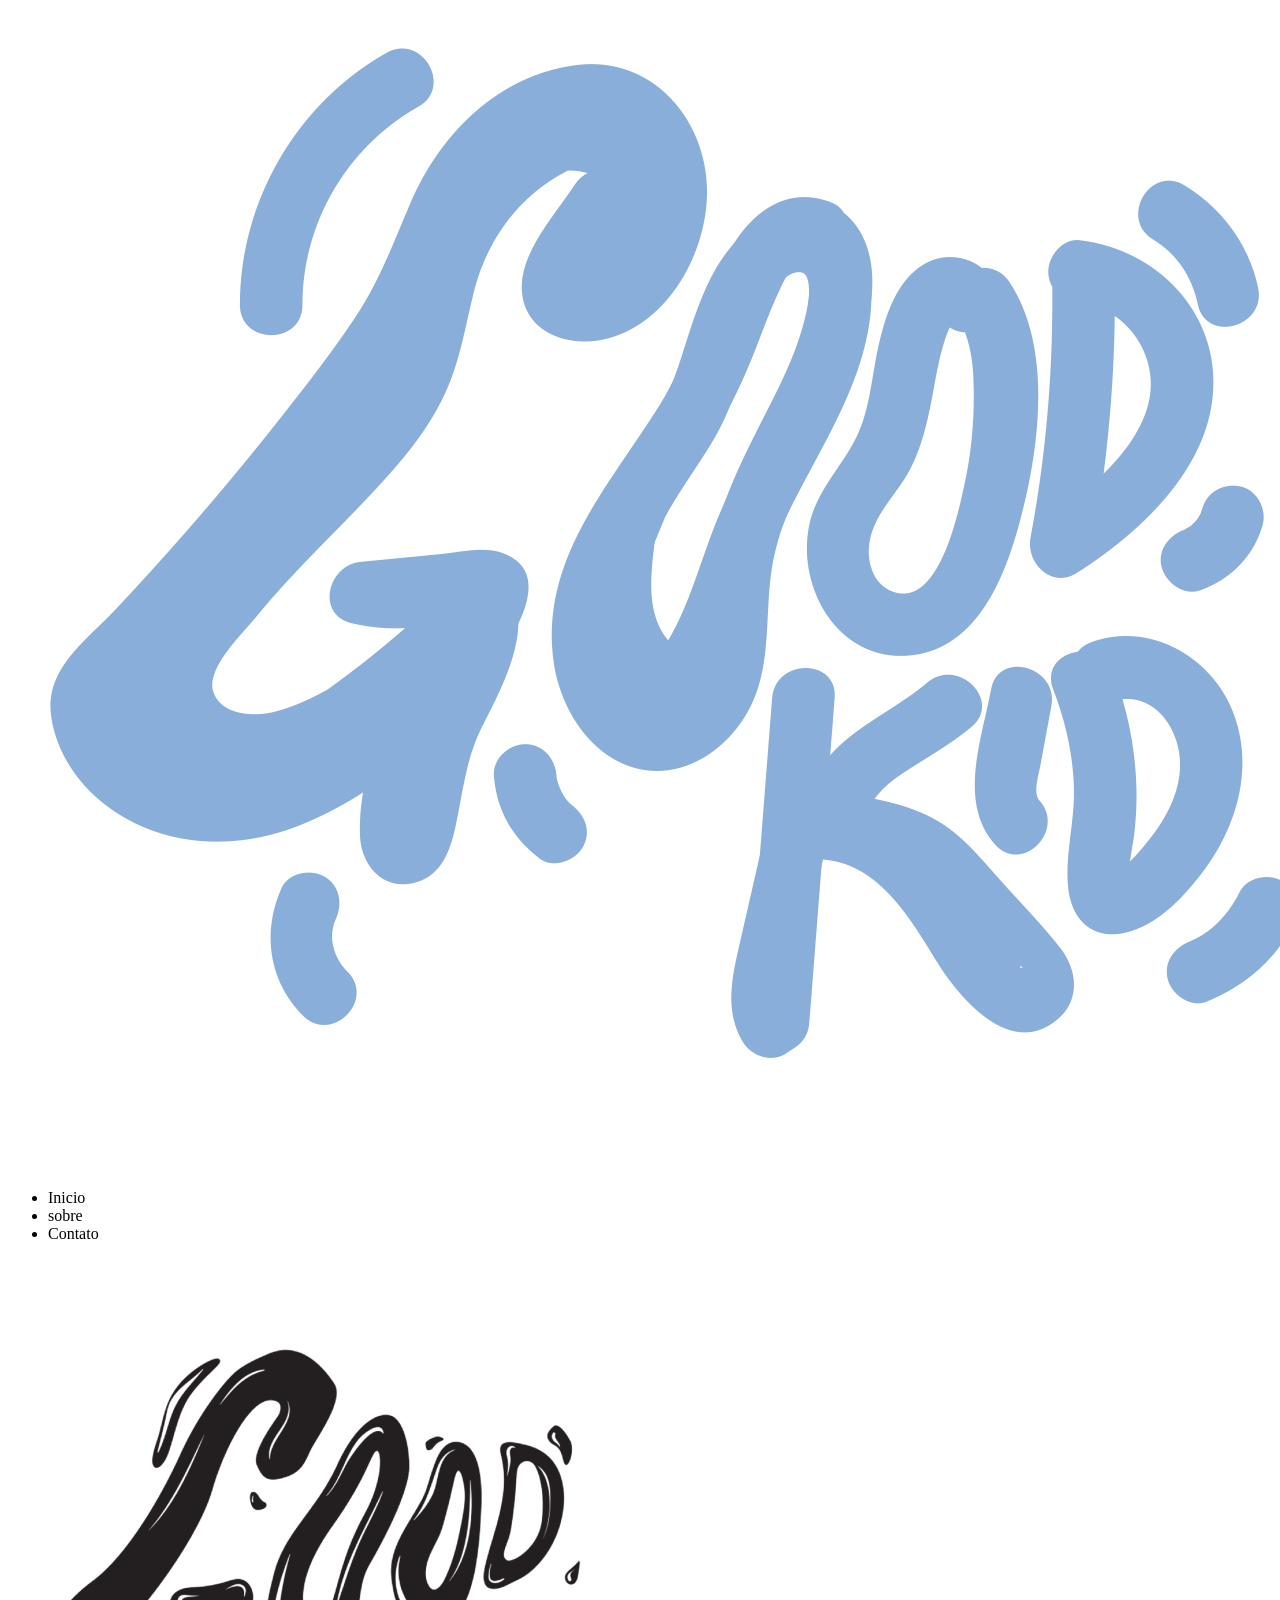
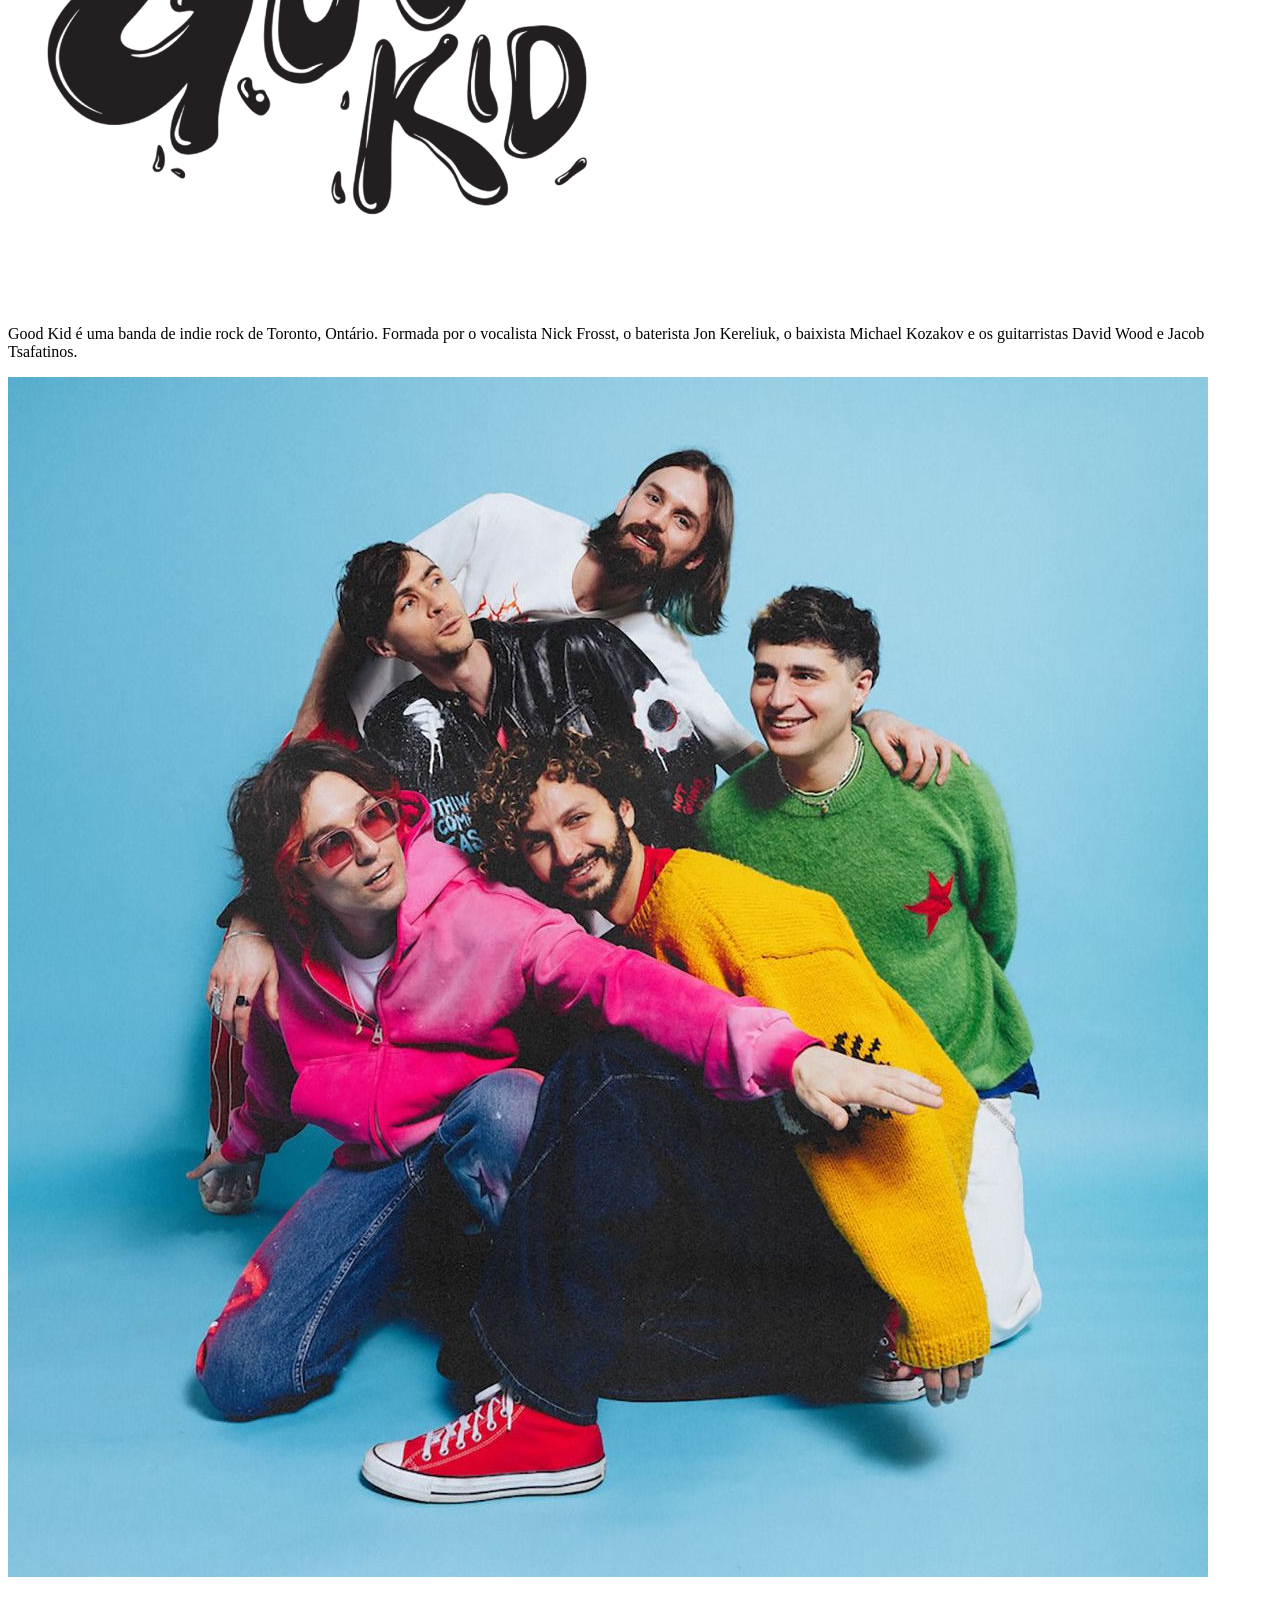
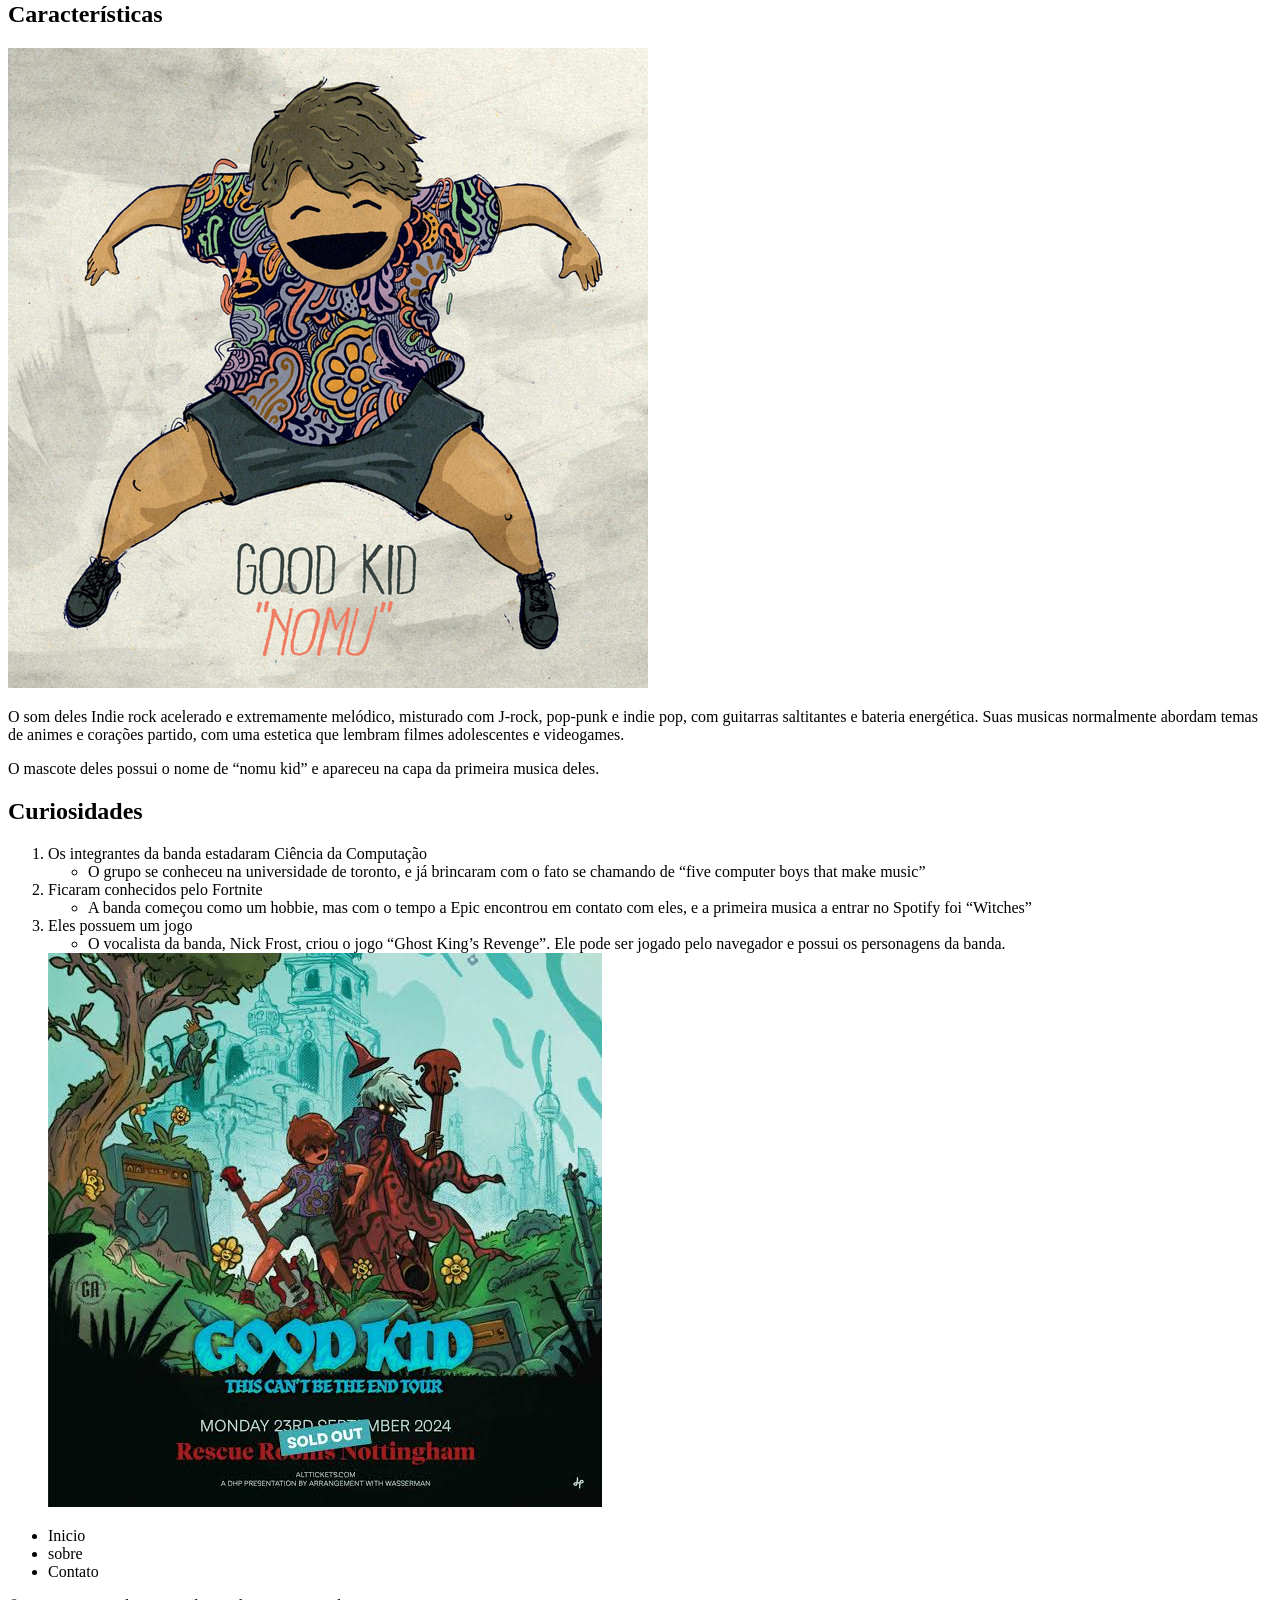
==== index.html @ bba73ff2 "feat: estrutura html da pagina index" ====
<!DOCTYPE html>
<html lang="pt-br">
<head>
    <meta charset="UTF-8">
    <meta name="viewport" content="width=device-width, initial-scale=1.0">
    <meta name="description" content="Site sobre a banda good kid">
    <meta name="author" content="Gustavo Oliveira">
    <link rel="icon" type="image/png" sizes="32x32" href="images/gk.png">
    <title>Good kid</title>
</head>
<body>
    <header>
         <img src="images/gif.gif" alt="">
         <nav>
         <ul>
            <li><a href="index.html"></a>Inicio</li>
            <li><a href="sobre.html"></a>sobre</li>
            <li><a href="contato.html"></a>Contato</li>
         </ul>
         </nav>
    </header>
    <main>
        <section>
            <section>
            <h1><img src="images/Good Kid.png" alt="Good Kid"></h1>
            <p>Good Kid é uma banda de indie rock de Toronto, Ontário. Formada por o vocalista Nick Frosst, o baterista Jon Kereliuk, o baixista Michael Kozakov e os guitarristas David Wood e Jacob Tsafatinos.</p>
            </section>
            <img src="images/Pessoal.jpg" alt="">
        </section>

        <section>
            <h2>Características</h2>
            <img src="images/Nomu.jfif" alt="">
            <p>O som deles Indie rock acelerado e extremamente melódico, misturado com J-rock, pop-punk e indie pop, com guitarras saltitantes e bateria energética. Suas musicas normalmente abordam temas de animes e corações partido, com uma estetica que lembram filmes adolescentes e videogames.</p>
            <p>O mascote deles possui o nome de “nomu kid” e apareceu na capa da primeira musica deles.</p>
        </section>
         
        <section>
            <h2>Curiosidades</h2>
            <ol>
                <li>Os integrantes da banda estadaram Ciência da Computação</li>
                <ul>
                    <li>O grupo se conheceu na universidade de toronto, e já brincaram com o fato se chamando de “five computer boys that make music”</li>
                </ul>

                <li>Ficaram conhecidos pelo Fortnite</li>
                <ul>
                    <li>A banda começou como um hobbie, mas com o tempo a Epic encontrou em contato com eles, e a primeira musica a entrar no Spotify foi “Witches”</li>
                </ul>

                <li>Eles possuem um jogo</li>
                <ul>
                    <li>O vocalista da banda,  Nick Frost, criou o jogo “Ghost King’s Revenge”. Ele pode ser jogado pelo navegador e possui os personagens da banda.
</li>
                </ul>
                <img src="images/witches.jpg" alt="">

            </ol>
        </section>
    </main>
    <footer>
        <nav>
         <ul>
            <li><a href="index.html"></a>Inicio</li>
            <li><a href="sobre.html"></a>sobre</li>
            <li><a href="contato.html"></a>Contato</li>
         </ul>
         </nav>
         <p>©2026 Gustavo Oliveira. Todos os direitos reservados</p>
    </footer>
    
</body>
</html>
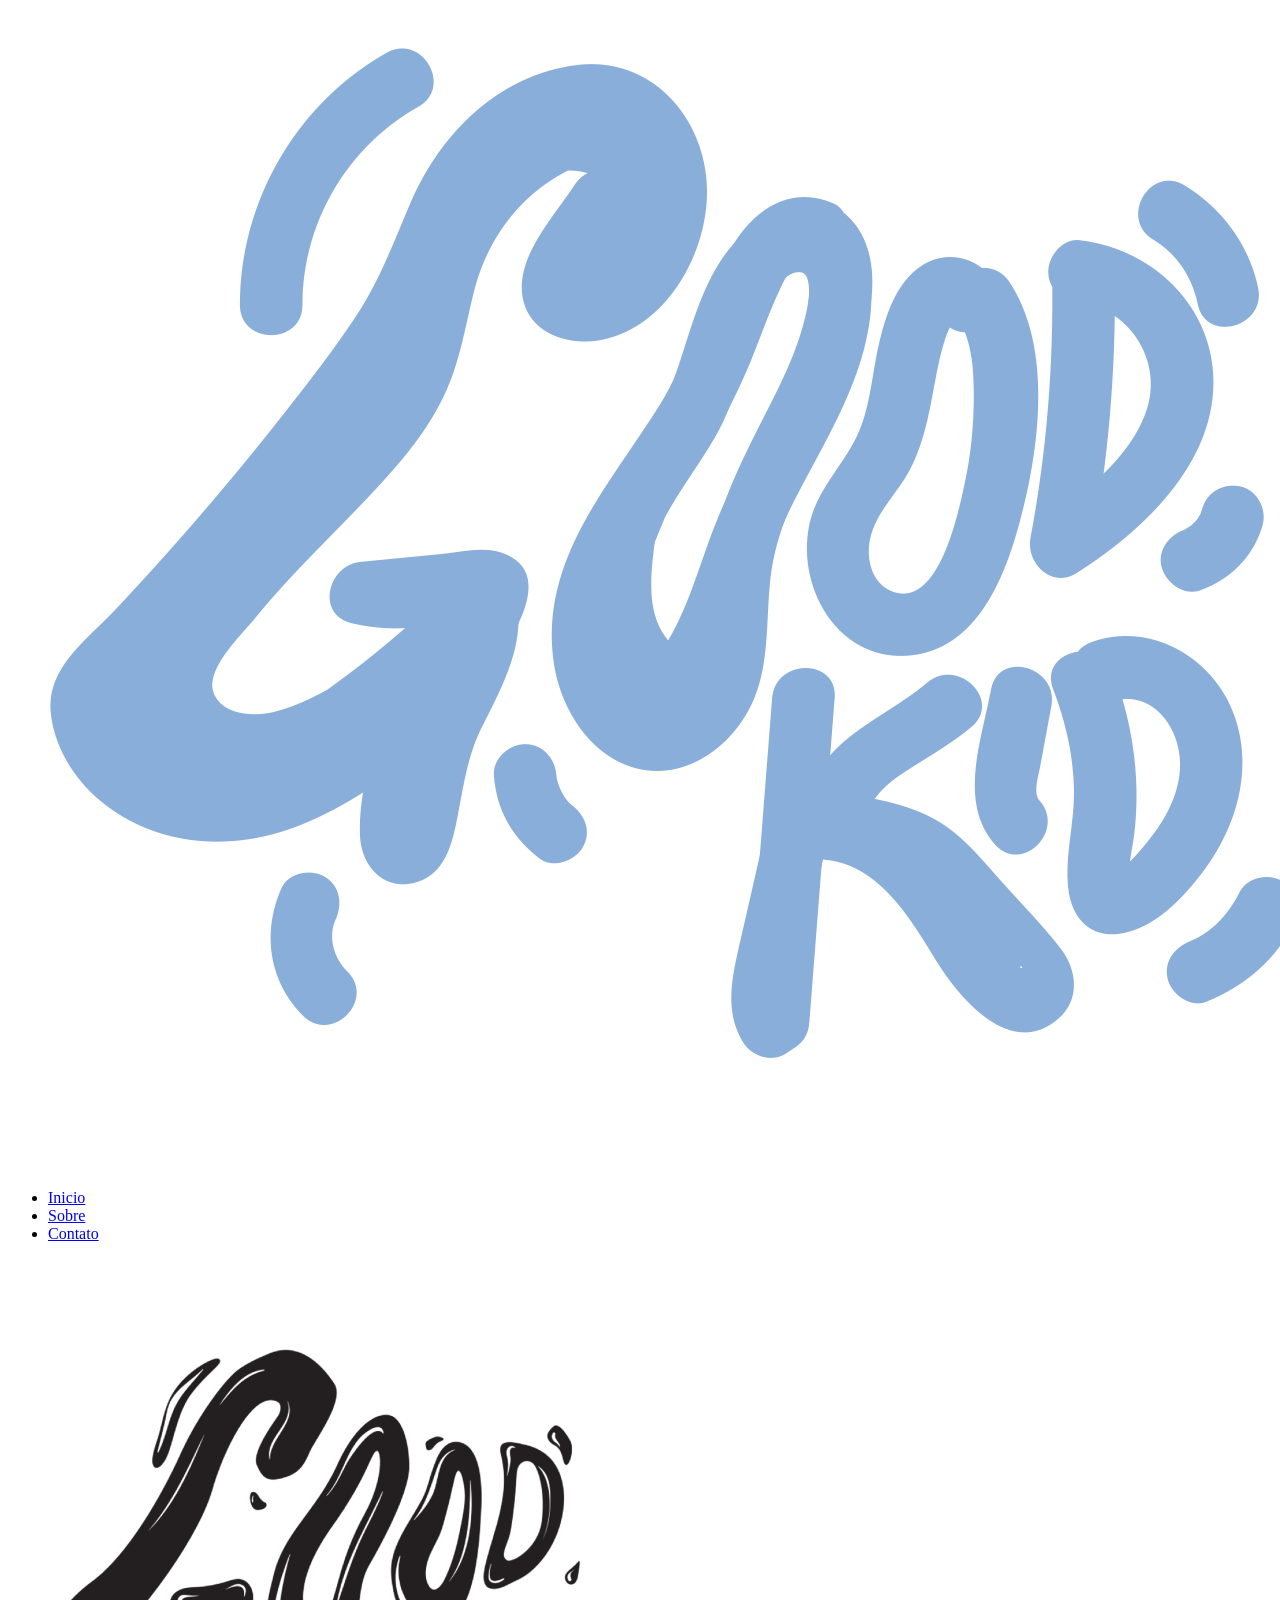
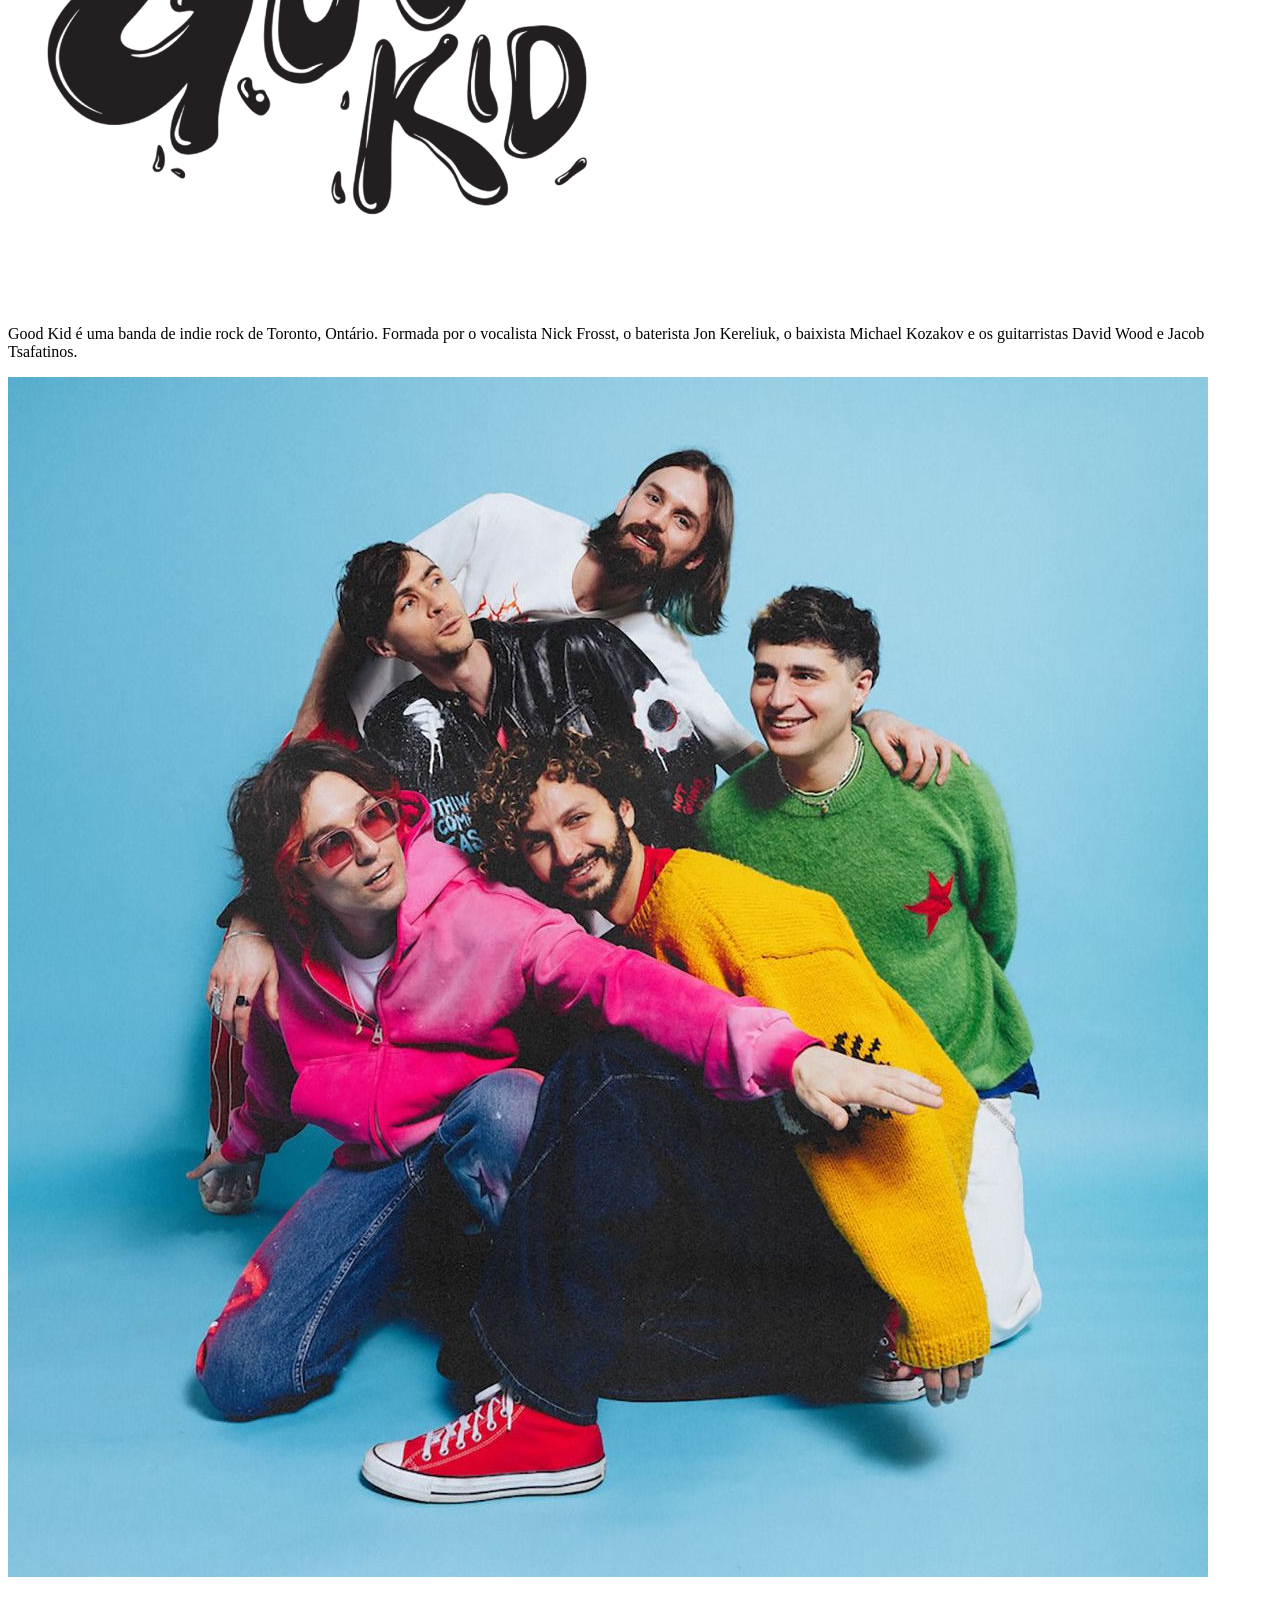
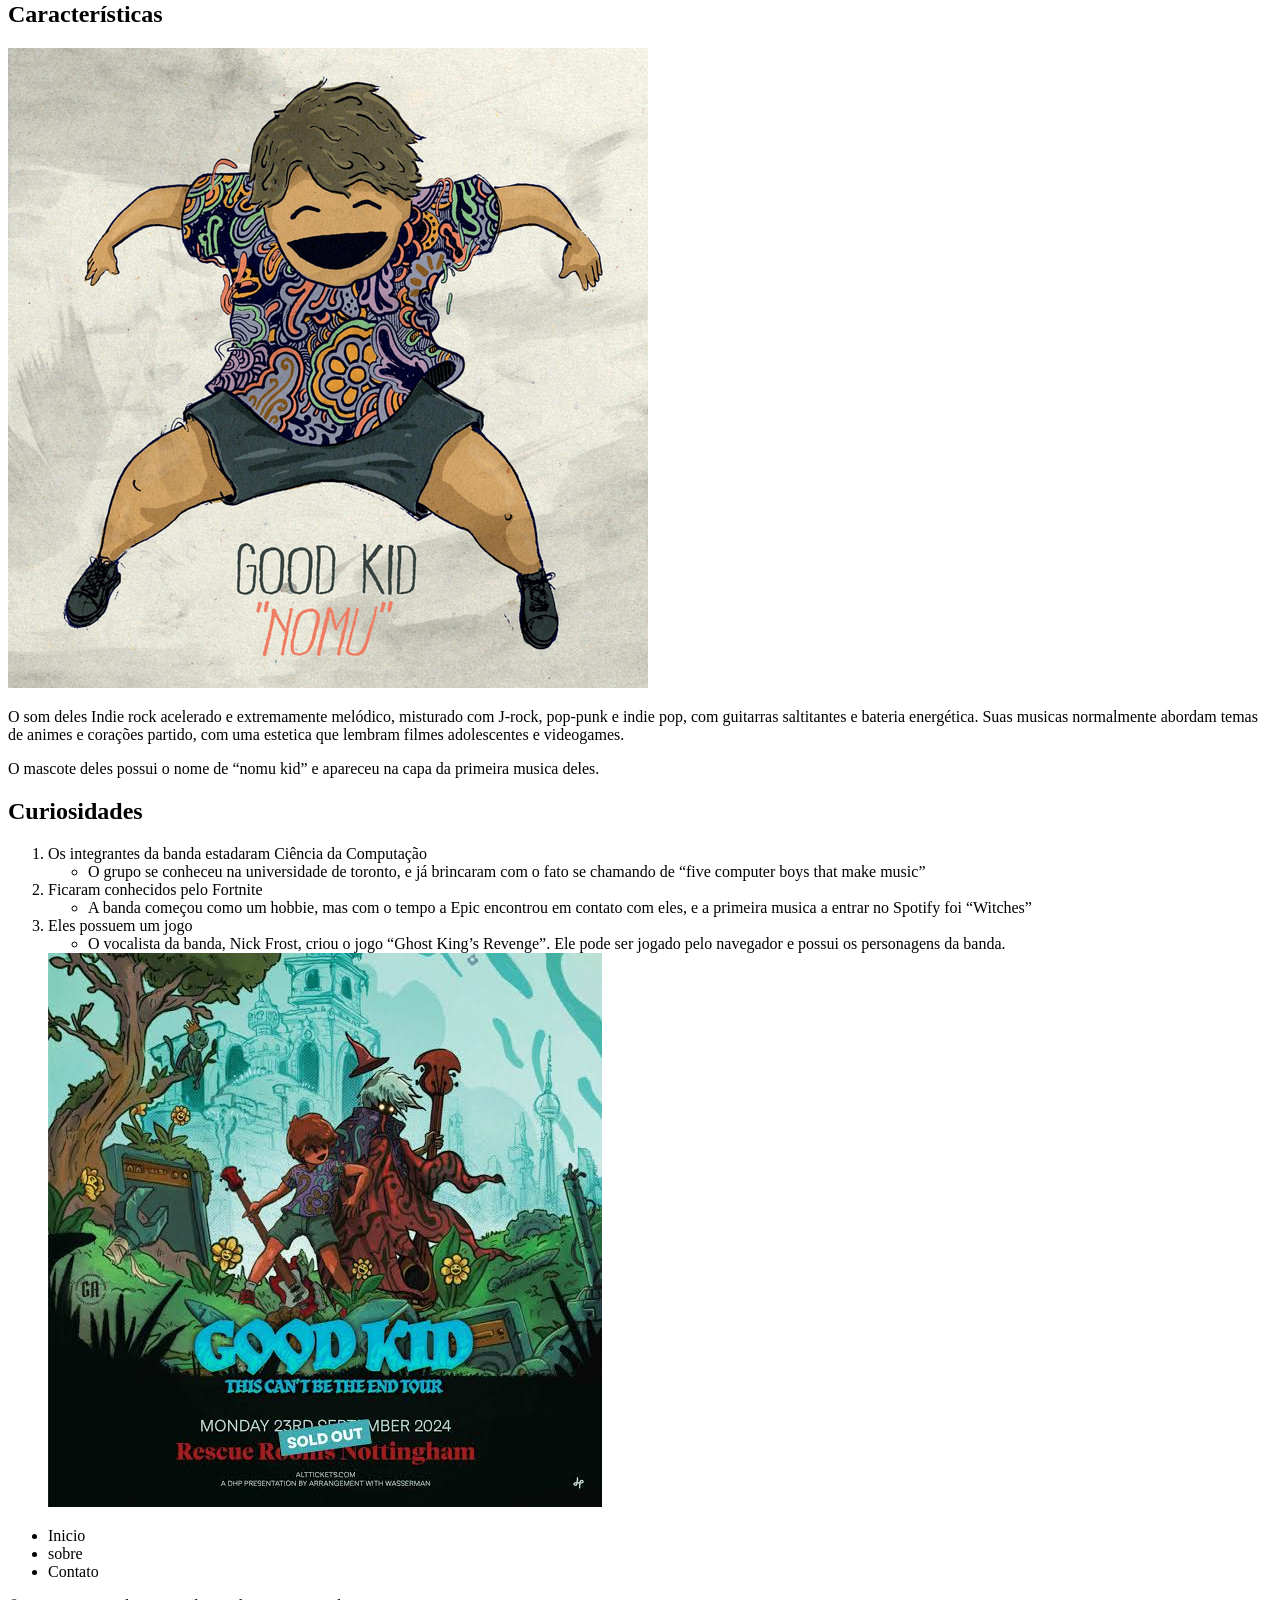
==== commit 38eef980: "fix: elemento de ancora escrito corretamente" ====
--- a/index.html
+++ b/index.html
@@ -13,9 +13,9 @@
          <img src="images/gif.gif" alt="">
          <nav>
          <ul>
-            <li><a href="index.html"></a>Inicio</li>
-            <li><a href="sobre.html"></a>sobre</li>
-            <li><a href="contato.html"></a>Contato</li>
+            <li><a href="index.html">Inicio</a></li>
+            <li><a href="sobre.html">Sobre</a></li>
+            <li><a href="contato.html">Contato</a></li>
          </ul>
          </nav>
     </header>
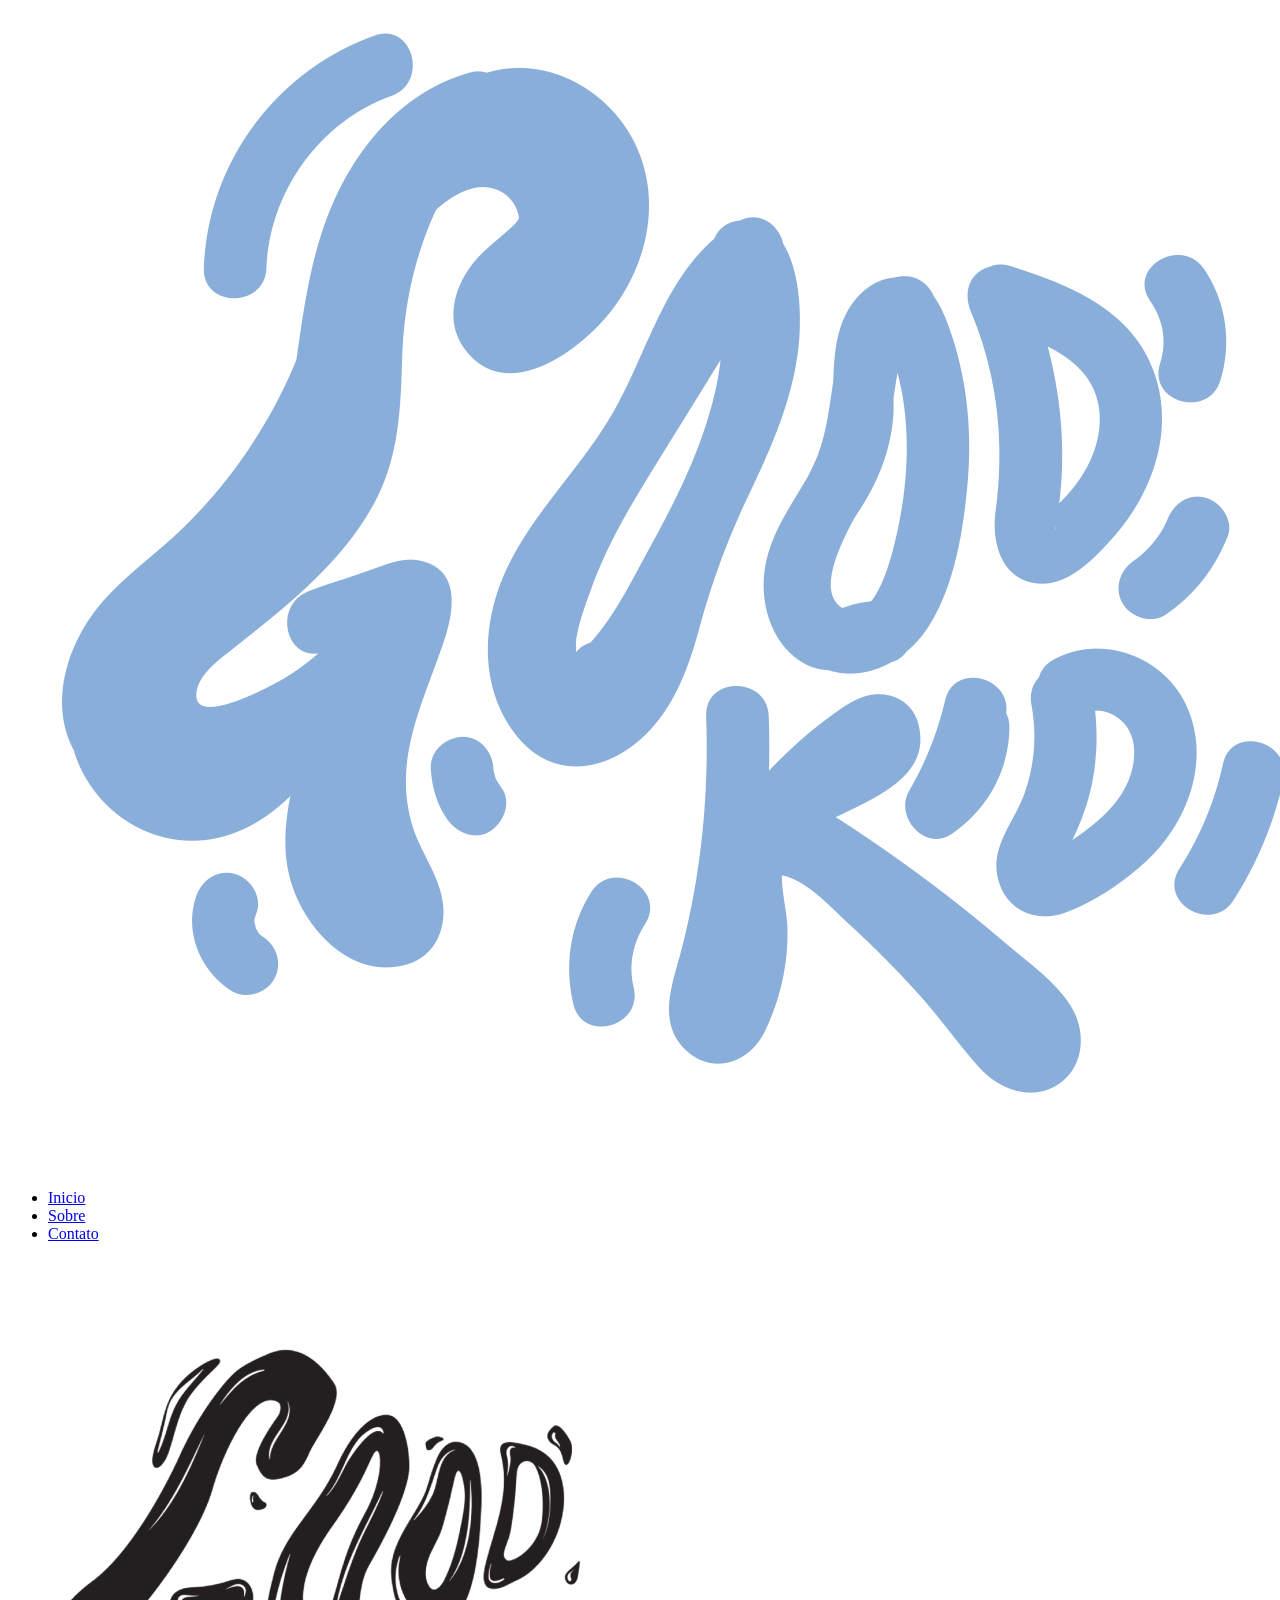
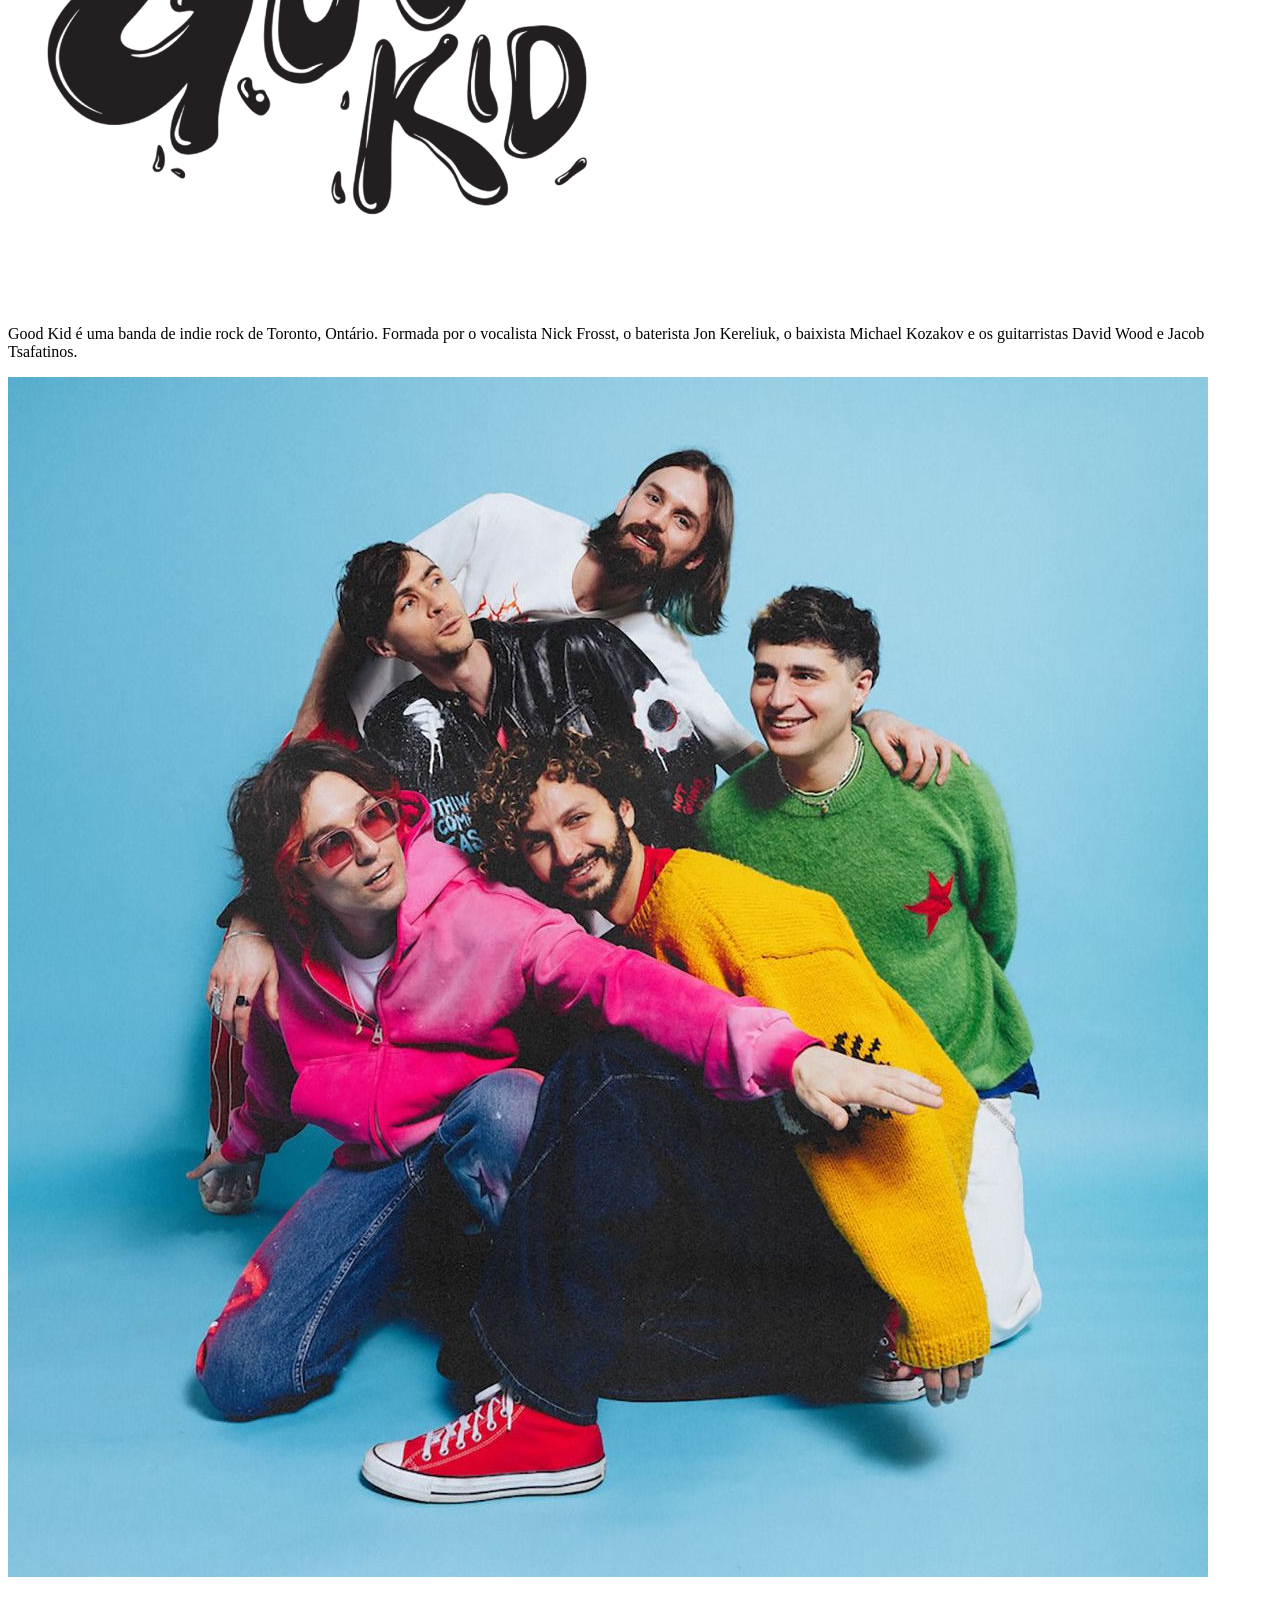
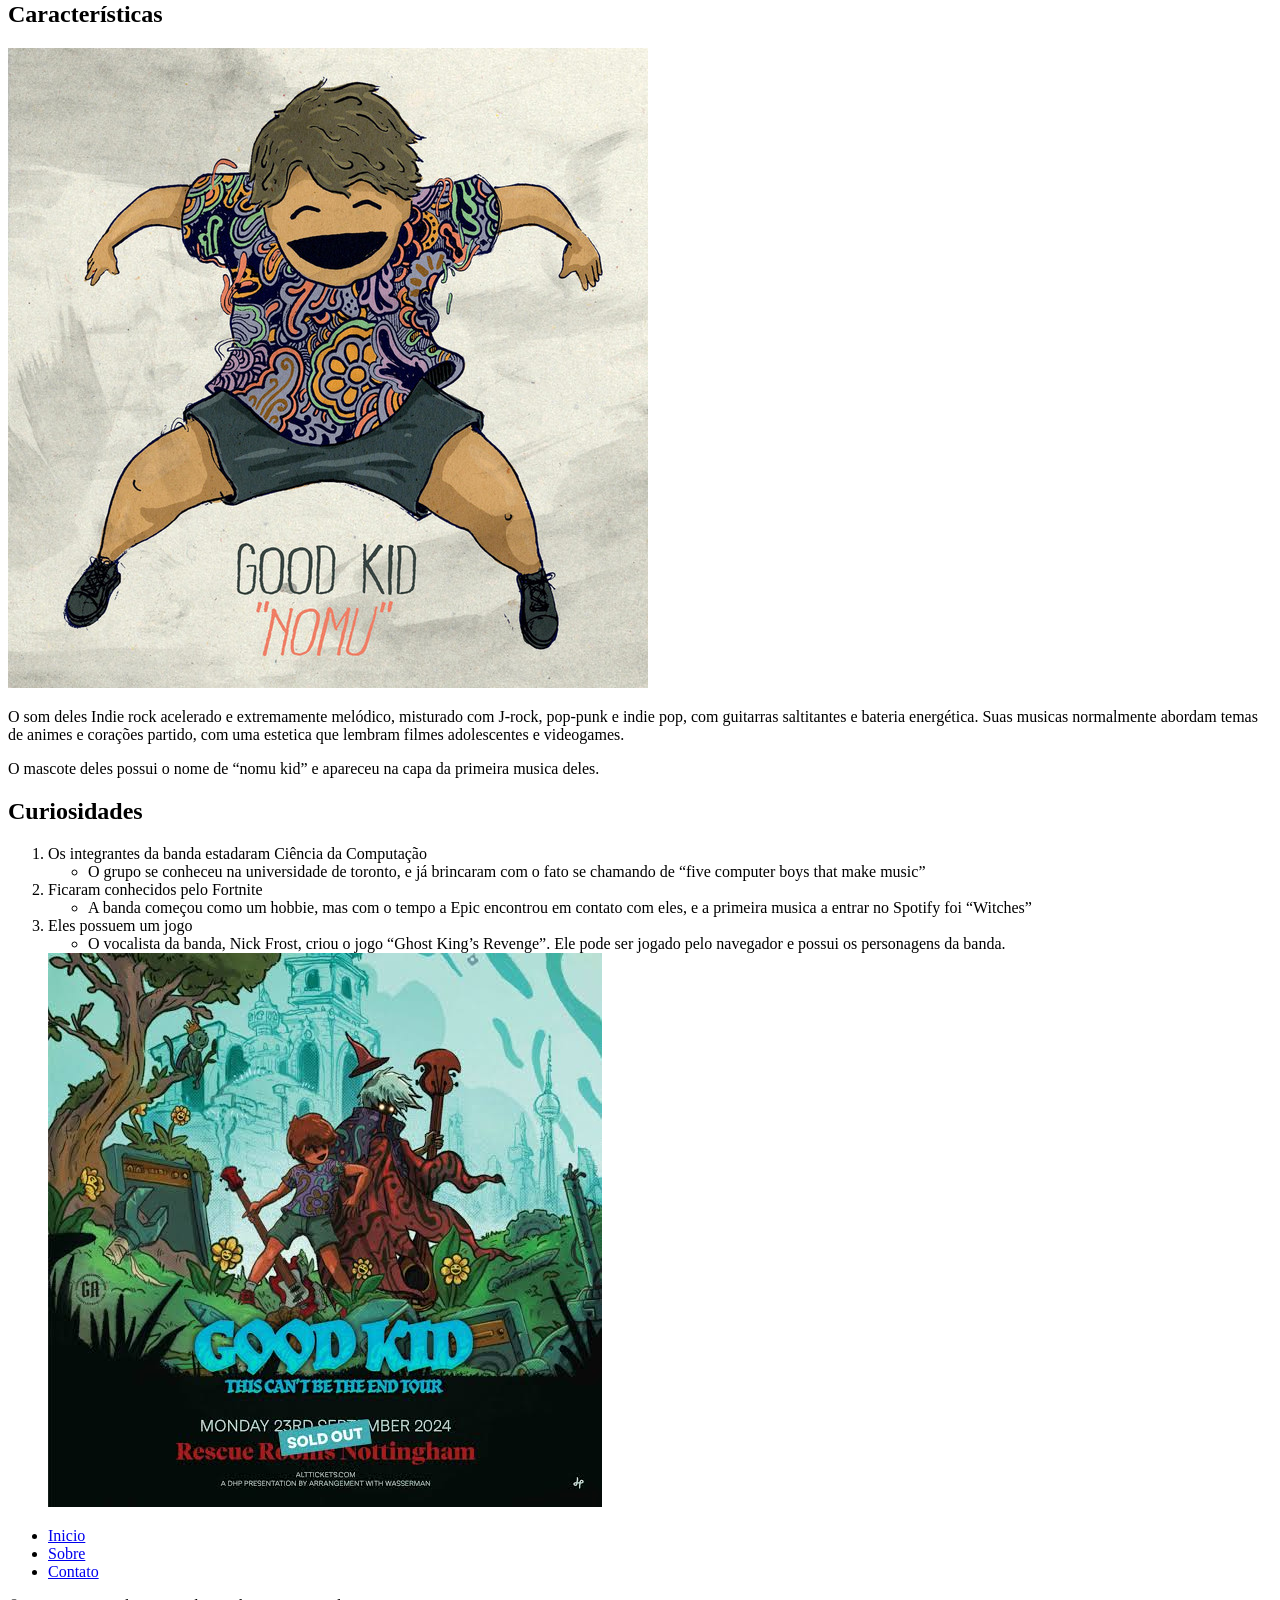
==== commit 7926d99a: "feature: Estrutura HTML da página Sobre" ====
--- a/index.html
+++ b/index.html
@@ -60,13 +60,13 @@
     </main>
     <footer>
         <nav>
-         <ul>
-            <li><a href="index.html"></a>Inicio</li>
-            <li><a href="sobre.html"></a>sobre</li>
-            <li><a href="contato.html"></a>Contato</li>
-         </ul>
-         </nav>
-         <p>©2026 Gustavo Oliveira. Todos os direitos reservados</p>
+            <ul>
+                <li><a href="index.html">Inicio</a></li>
+                <li><a href="sobre.html">Sobre</a></li>
+                <li><a href="contato.html">Contato</a></li>
+            </ul>
+        </nav>
+        <p>©2026 Gustavo Oliveira. Todos os direitos reservados</p>
     </footer>
     
 </body>
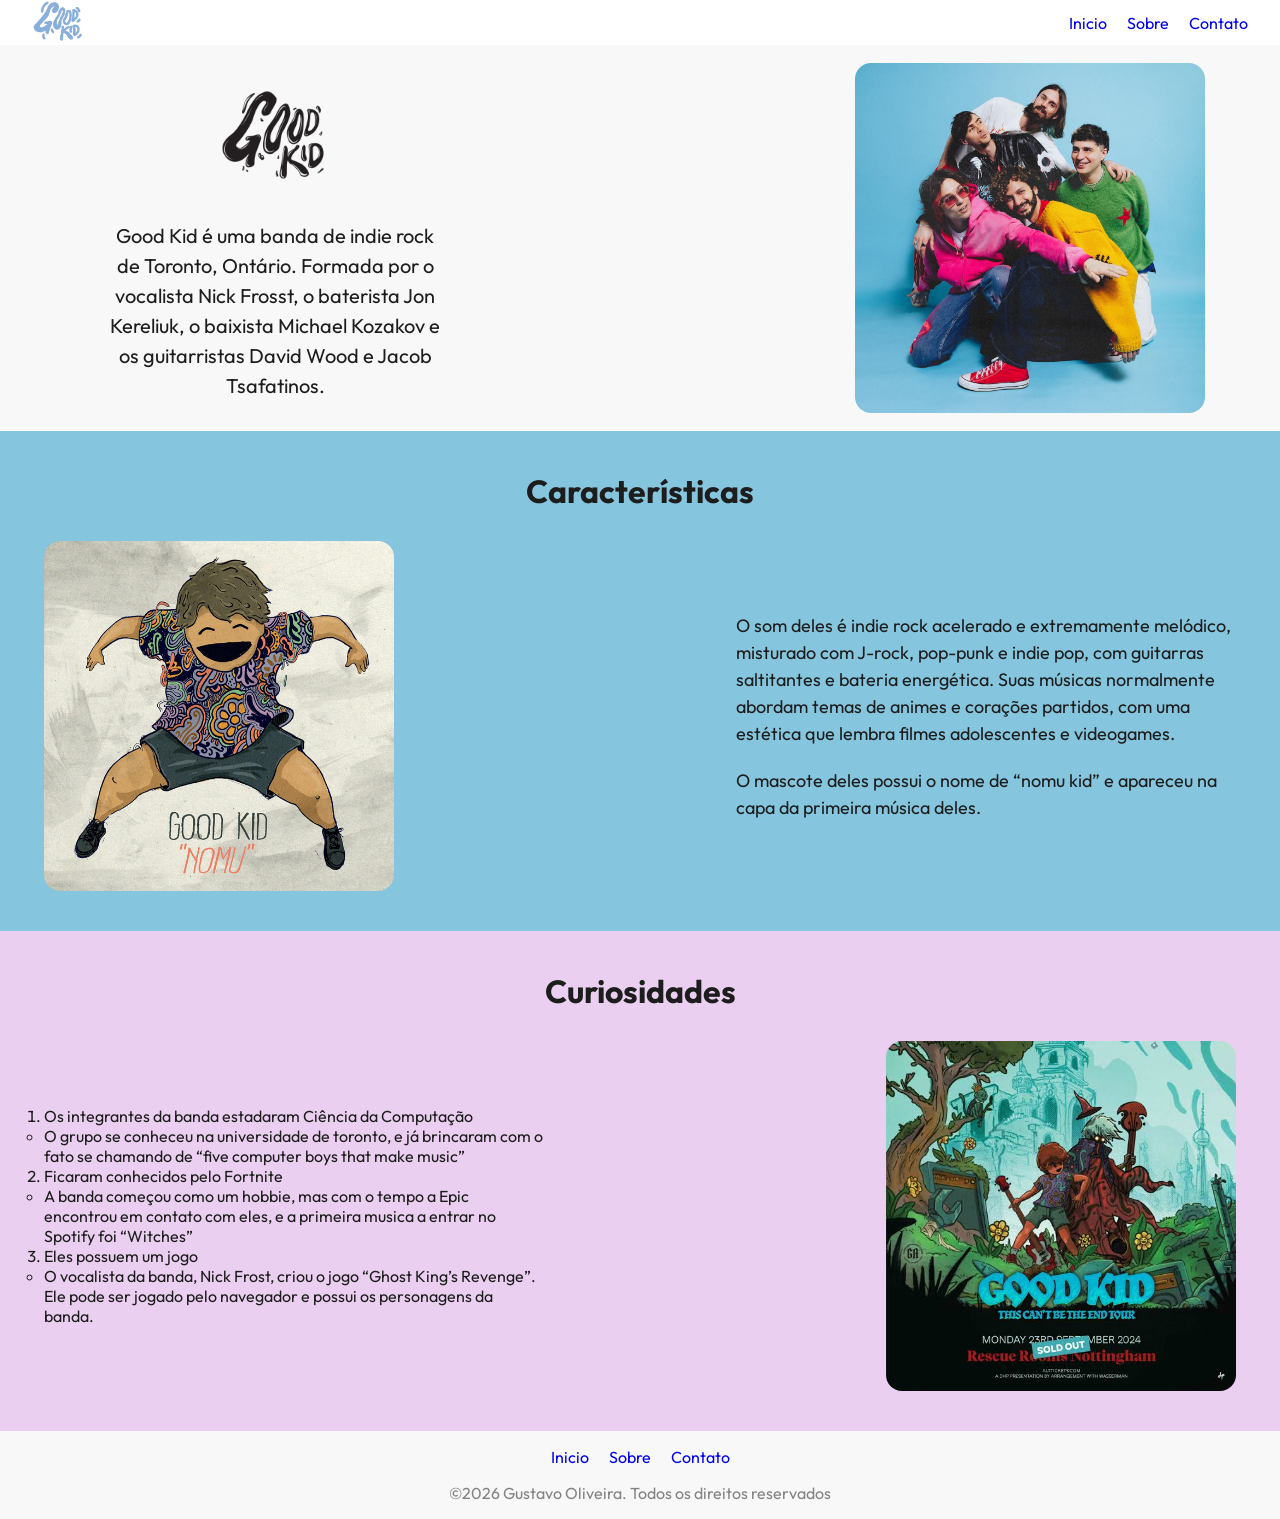
==== commit 8909aee7: "feature: Estilização na pagina inicial" ====
--- a/index.html
+++ b/index.html
@@ -1,60 +1,82 @@
 <!DOCTYPE html>
 <html lang="pt-br">
+
 <head>
     <meta charset="UTF-8">
     <meta name="viewport" content="width=device-width, initial-scale=1.0">
     <meta name="description" content="Site sobre a banda good kid">
     <meta name="author" content="Gustavo Oliveira">
     <link rel="icon" type="image/png" sizes="32x32" href="images/gk.png">
+    <link rel="stylesheet" href="style.css">
+    <link rel="preconnect" href="https://fonts.googleapis.com">
+    <link rel="preconnect" href="https://fonts.gstatic.com" crossorigin>
+    <link
+        href="https://fonts.googleapis.com/css2?family=Outfit:wght@100..900&family=Poppins:ital,wght@0,100;0,200;0,300;0,400;0,500;0,600;0,700;0,800;0,900;1,100;1,200;1,300;1,400;1,500;1,600;1,700;1,800;1,900&display=swap"
+        rel="stylesheet">
     <title>Good kid</title>
 </head>
+
 <body>
     <header>
-         <img src="images/gif.gif" alt="">
-         <nav>
-         <ul>
-            <li><a href="index.html">Inicio</a></li>
-            <li><a href="sobre.html">Sobre</a></li>
-            <li><a href="contato.html">Contato</a></li>
-         </ul>
-         </nav>
+        <img src="images/gif.gif" alt="" height="45">
+        <nav>
+            <ul>
+                <li><a href="index.html">Inicio</a></li>
+                <li><a href="sobre.html">Sobre</a></li>
+                <li><a href="contato.html">Contato</a></li>
+            </ul>
+        </nav>
     </header>
     <main>
-        <section>
-            <section>
-            <h1><img src="images/Good Kid.png" alt="Good Kid"></h1>
-            <p>Good Kid é uma banda de indie rock de Toronto, Ontário. Formada por o vocalista Nick Frosst, o baterista Jon Kereliuk, o baixista Michael Kozakov e os guitarristas David Wood e Jacob Tsafatinos.</p>
-            </section>
+        <section class="inicio">
+
+            <div class="inicio-texto">
+                <h1><img src="images/Good Kid.png" alt="Good Kid"></h1>
+                <p>Good Kid é uma banda de indie rock de Toronto, Ontário. Formada por o vocalista Nick Frosst, o
+                    baterista Jon Kereliuk, o baixista Michael Kozakov e os guitarristas David Wood e Jacob Tsafatinos.
+                </p>
+            </div>
             <img src="images/Pessoal.jpg" alt="">
+
         </section>
 
-        <section>
+        <section class="caracteristicas">
             <h2>Características</h2>
-            <img src="images/Nomu.jfif" alt="">
-            <p>O som deles Indie rock acelerado e extremamente melódico, misturado com J-rock, pop-punk e indie pop, com guitarras saltitantes e bateria energética. Suas musicas normalmente abordam temas de animes e corações partido, com uma estetica que lembram filmes adolescentes e videogames.</p>
-            <p>O mascote deles possui o nome de “nomu kid” e apareceu na capa da primeira musica deles.</p>
+            <div class="caracteristicas-conteudo">
+                <img src="images/Nomu.jfif" alt="Nomu Kid">
+                <div class="texto">
+                    <p>O som deles é indie rock acelerado e extremamente melódico, misturado com J-rock, pop-punk e indie pop, com guitarras saltitantes e bateria energética. Suas músicas normalmente abordam temas de animes e corações partidos, com uma estética que lembra filmes adolescentes e videogames.</p>
+                    <p>O mascote deles possui o nome de “nomu kid” e apareceu na capa da primeira música deles.</p>
+                </div>
+            </div>
         </section>
-         
-        <section>
+
+        <section class="curiosidades">
             <h2>Curiosidades</h2>
+            <div class="curiosidades-conteudo">
+                <div class="texto">
             <ol>
                 <li>Os integrantes da banda estadaram Ciência da Computação</li>
                 <ul>
-                    <li>O grupo se conheceu na universidade de toronto, e já brincaram com o fato se chamando de “five computer boys that make music”</li>
+                    <li>O grupo se conheceu na universidade de toronto, e já brincaram com o fato se chamando de “five
+                        computer boys that make music”</li>
                 </ul>
 
                 <li>Ficaram conhecidos pelo Fortnite</li>
                 <ul>
-                    <li>A banda começou como um hobbie, mas com o tempo a Epic encontrou em contato com eles, e a primeira musica a entrar no Spotify foi “Witches”</li>
+                    <li>A banda começou como um hobbie, mas com o tempo a Epic encontrou em contato com eles, e a
+                        primeira musica a entrar no Spotify foi “Witches”</li>
                 </ul>
 
                 <li>Eles possuem um jogo</li>
                 <ul>
-                    <li>O vocalista da banda,  Nick Frost, criou o jogo “Ghost King’s Revenge”. Ele pode ser jogado pelo navegador e possui os personagens da banda.
-</li>
+                    <li>O vocalista da banda, Nick Frost, criou o jogo “Ghost King’s Revenge”. Ele pode ser jogado pelo
+                        navegador e possui os personagens da banda.
+                    </li>
                 </ul>
-                <img src="images/witches.jpg" alt="">
-
+                </div>
+                <img src="images/witches.jpg" alt="" height="350">
+            </div>
             </ol>
         </section>
     </main>
@@ -68,6 +90,7 @@
         </nav>
         <p>©2026 Gustavo Oliveira. Todos os direitos reservados</p>
     </footer>
-    
+
 </body>
+
 </html>
--- a/style.css
+++ b/style.css
@@ -0,0 +1,157 @@
+* {
+    margin: 0;
+    padding: 0;
+   
+    text-decoration: none;
+    box-sizing: border-box;
+    justify-content: none;
+  
+}
+body{
+    font-family: "Outfit", sans-serif;
+    background-color: #f8f8f8;
+    color: #1d1d1d;
+}
+header{
+    max-height: 45px;
+    display: flex;
+    justify-content: space-between;
+    align-items: center;
+    max-width: 100%;
+    background-color: #FFFFFF;
+    padding-left: 32px;
+    padding-right: 32px;
+
+}
+
+
+header img{
+    display: flex;
+    justify-content: flex-start;
+}
+nav ul{
+     list-style: none;
+    display: flex;
+    justify-content: flex-end;
+    align-items: center;
+    gap: 20px;
+    
+}
+
+footer p{
+    display: flex;
+    justify-content: center;
+    padding-bottom: 16px;
+    color: #1d1d1d88;
+}
+footer nav ul{
+    color: #1d1d1db9;
+    padding-top: 16px;
+     list-style: none;
+    display: flex;
+    justify-content: center;
+    align-items: center;
+    gap: 20px;
+    padding-bottom: 16px;
+    
+}
+
+
+
+.inicio {
+  display: flex;
+  align-items: center;
+  justify-content: center;
+  gap: 380px;
+  
+}
+
+/* Corrigido de .inico-texto para .inicio-texto */
+.inicio-texto {
+  padding: 30px;
+  max-width: 400px;
+  display: flex;
+  flex-direction: column;
+  align-items: center;
+  text-align: center;
+}
+
+/* Estilo específico apenas para a imagem da logo dentro do texto */
+.inicio-texto img {
+  width: 120px;
+  margin-bottom: 20px;
+}
+
+.inicio-texto p {
+  font-size: 20px;
+  line-height: 1.5;
+  margin: 0;
+}
+
+/* Estilo específico apenas para a imagem grande da banda à direita */
+.inicio > img {
+  width: 350px;
+  height: 350px;
+  object-fit: cover;
+  border-radius: 16px;
+}
+
+
+
+
+
+
+
+
+
+
+
+/* Seção de Características */
+.caracteristicas{
+    background-color: #85C5DE;
+  padding: 40px;
+  text-align: center;
+}
+
+.caracteristicas h2, .curiosidades h2 {
+  margin-bottom: 30px;
+  font-size: 32px;
+}
+
+/* Container flex para colocar a imagem e o texto lado a lado */
+.caracteristicas-conteudo, .curiosidades-conteudo {
+  display: flex;
+  align-items: center;
+  justify-content: center;
+  gap: 38dvh;
+  flex-wrap: wrap; /
+}
+
+/* Imagem da esquerda da seção características */
+.caracteristicas-conteudo img, .curiosidades-conteudo img{
+  width: 350px;
+  height: 350px;
+  object-fit: cover;
+  border-radius: 16px;
+}
+
+/* Bloco de texto da direita */
+.caracteristicas .texto, .curiosidades .texto {
+  max-width: 500px;
+  text-align: left; /* Alinha o texto à esquerda como na referência */
+  display: flex;
+  flex-direction: column;
+  gap: 20px; /* Espaço entre os parágrafos */
+}
+
+.caracteristicas .texto p, .curiosidades .texto p {
+  font-size: 18px;
+  line-height: 1.5;
+  margin: 0;
+}
+
+.curiosidades {
+    background-color: #EBCFF0;
+  padding: 40px;
+  text-align: center;
+}
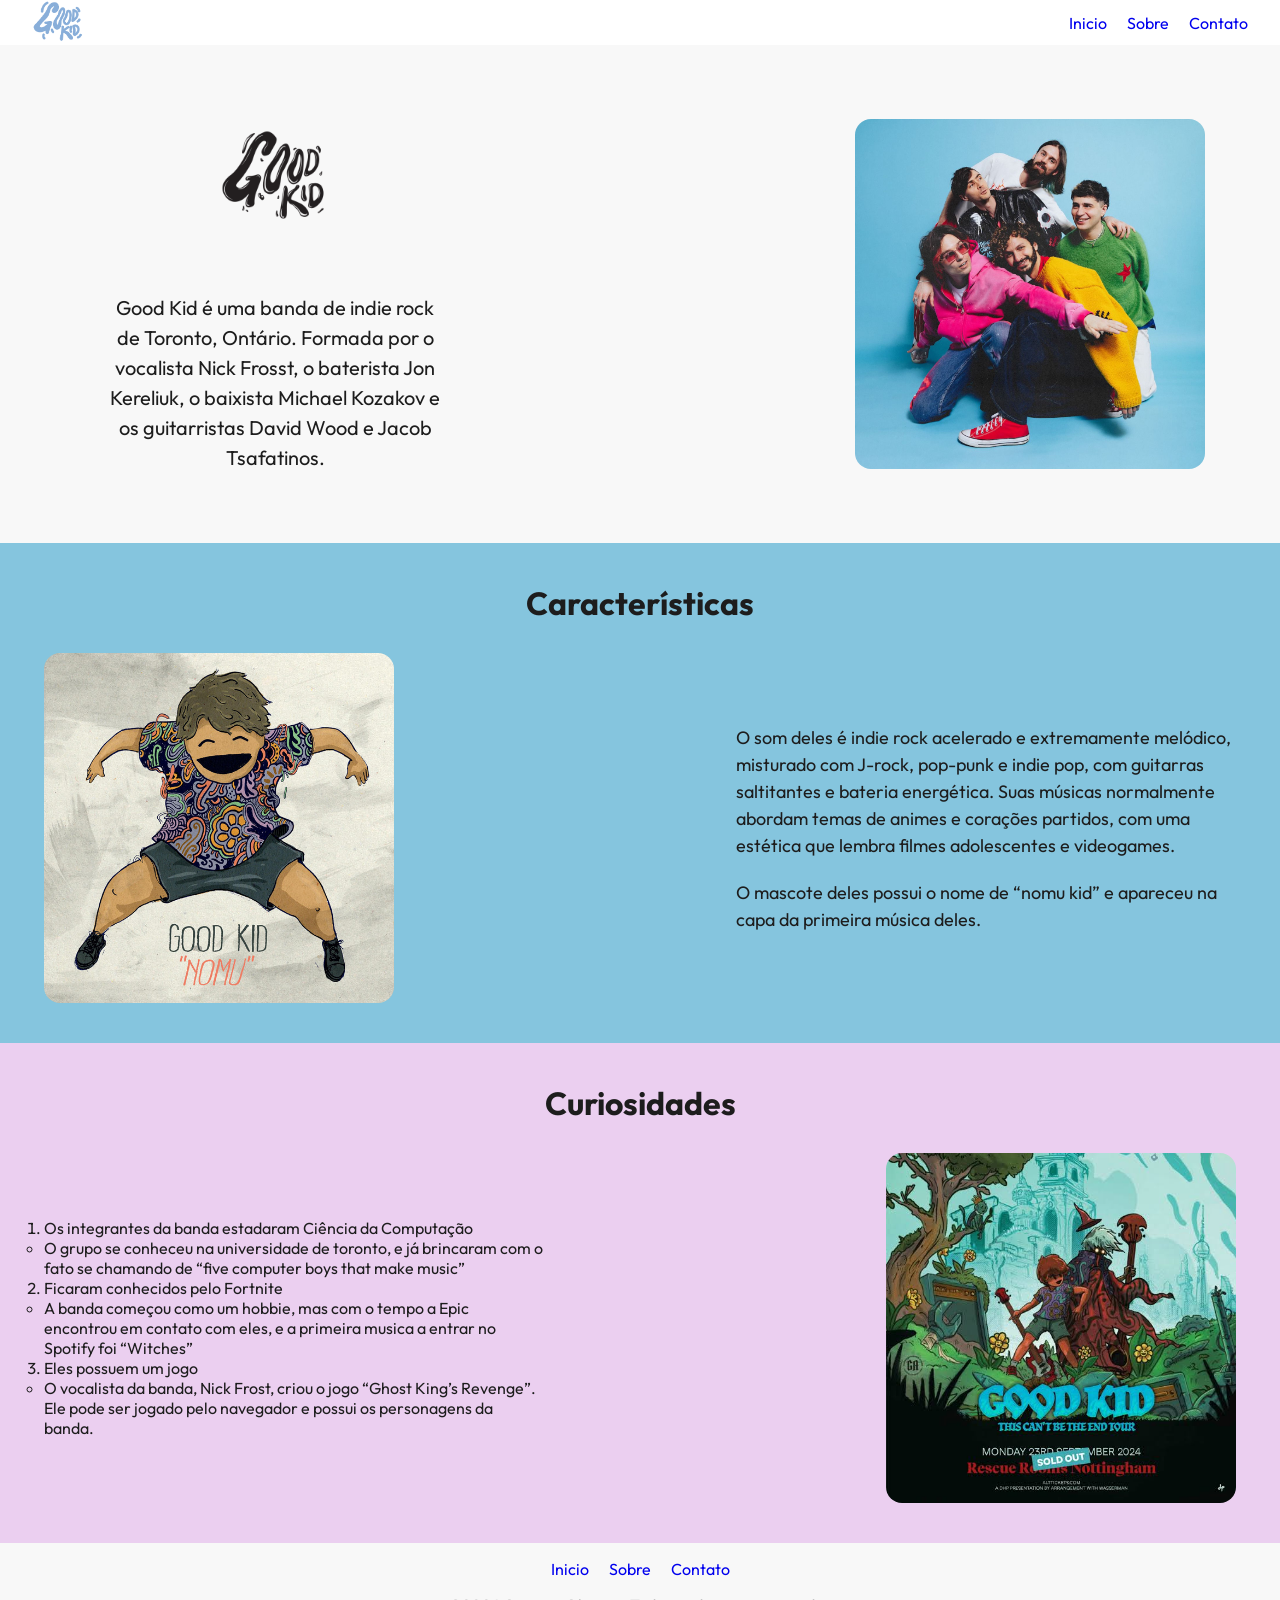
==== commit 37ad9821: "feature: estilização da pagina sobre" ====
--- a/index.html
+++ b/index.html
@@ -42,7 +42,7 @@
 
         <section class="caracteristicas">
             <h2>Características</h2>
-            <div class="caracteristicas-conteudo">
+            <div class="conteudo">
                 <img src="images/Nomu.jfif" alt="Nomu Kid">
                 <div class="texto">
                     <p>O som deles é indie rock acelerado e extremamente melódico, misturado com J-rock, pop-punk e indie pop, com guitarras saltitantes e bateria energética. Suas músicas normalmente abordam temas de animes e corações partidos, com uma estética que lembra filmes adolescentes e videogames.</p>
@@ -53,7 +53,7 @@
 
         <section class="curiosidades">
             <h2>Curiosidades</h2>
-            <div class="curiosidades-conteudo">
+            <div class="conteudo">
                 <div class="texto">
             <ol>
                 <li>Os integrantes da banda estadaram Ciência da Computação</li>
--- a/style.css
+++ b/style.css
@@ -1,18 +1,20 @@
 * {
     margin: 0;
     padding: 0;
-   
+
     text-decoration: none;
     box-sizing: border-box;
     justify-content: none;
-  
+
 }
-body{
+
+body {
     font-family: "Outfit", sans-serif;
     background-color: #f8f8f8;
     color: #1d1d1d;
 }
-header{
+
+header {
     max-height: 45px;
     display: flex;
     justify-content: space-between;
@@ -25,133 +27,161 @@
 }
 
 
-header img{
+header img {
     display: flex;
     justify-content: flex-start;
 }
-nav ul{
-     list-style: none;
+
+nav ul {
+    list-style: none;
     display: flex;
     justify-content: flex-end;
     align-items: center;
     gap: 20px;
-    
+
 }
 
-footer p{
+footer p {
     display: flex;
     justify-content: center;
     padding-bottom: 16px;
     color: #1d1d1d88;
 }
-footer nav ul{
+
+footer nav ul {
     color: #1d1d1db9;
     padding-top: 16px;
-     list-style: none;
+    list-style: none;
     display: flex;
     justify-content: center;
     align-items: center;
     gap: 20px;
     padding-bottom: 16px;
-    
+
 }
 
 
 
 .inicio {
-  display: flex;
-  align-items: center;
-  justify-content: center;
-  gap: 380px;
-  
+    display: flex;
+    align-items: center;
+    justify-content: center;
+    gap: 380px;
+
 }
 
 /* Corrigido de .inico-texto para .inicio-texto */
 .inicio-texto {
-  padding: 30px;
-  max-width: 400px;
-  display: flex;
-  flex-direction: column;
-  align-items: center;
-  text-align: center;
+    padding: 30px;
+    max-width: 400px;
+    display: flex;
+    flex-direction: column;
+    align-items: center;
+    text-align: center;
 }
 
 /* Estilo específico apenas para a imagem da logo dentro do texto */
 .inicio-texto img {
-  width: 120px;
-  margin-bottom: 20px;
+    width: 120px;
+    margin-bottom: 20px;
 }
 
 .inicio-texto p {
-  font-size: 20px;
-  line-height: 1.5;
-  margin: 0;
+    font-size: 20px;
+    line-height: 1.5;
+    margin: 0;
 }
 
 /* Estilo específico apenas para a imagem grande da banda à direita */
-.inicio > img {
-  width: 350px;
-  height: 350px;
-  object-fit: cover;
-  border-radius: 16px;
+.inicio>img {
+    width: 350px;
+    height: 350px;
+    object-fit: cover;
+    border-radius: 16px;
+}
+
+h2, h1 {
+    margin-bottom: 30px;
+    font-size: 32px;
+}
+
+/* Container flex para colocar a imagem e o texto lado a lado */
+.conteudo {
+    display: flex;
+    align-items: center;
+    justify-content: center;
+    gap: 38dvh;
+    flex-wrap: wrap;/
+}
+
+/* Imagem da esquerda da seção características */
+.conteudo img {
+    width: 350px;
+    height: 350px;
+    object-fit: cover;
+    border-radius: 16px;
+}
+
+/* Bloco de texto da direita */
+.texto {
+    max-width: 500px;
+    text-align: left;
+    /* Alinha o texto à esquerda como na referência */
+    display: flex;
+    flex-direction: column;
+    gap: 20px;
+    /* Espaço entre os parágrafos */
+}
+
+.texto p {
+    font-size: 18px;
+    line-height: 1.5;
+    margin: 0;
+}
+
+section {
+    padding: 40px;
+    text-align: center;
+}
+
+.universo ul, .sobre-caracteristicas ul{
+    margin-left: 20px;
 }
 
 
 
+.caracteristicas {
+    background-color: #85C5DE;
 
-
-
-
-
-
-
-
-/* Seção de Características */
-.caracteristicas{
-    background-color: #85C5DE;
-  padding: 40px;
-  text-align: center;
-}
-
-.caracteristicas h2, .curiosidades h2 {
-  margin-bottom: 30px;
-  font-size: 32px;
-}
-
-/* Container flex para colocar a imagem e o texto lado a lado */
-.caracteristicas-conteudo, .curiosidades-conteudo {
-  display: flex;
-  align-items: center;
-  justify-content: center;
-  gap: 38dvh;
-  flex-wrap: wrap; /
-}
-
-/* Imagem da esquerda da seção características */
-.caracteristicas-conteudo img, .curiosidades-conteudo img{
-  width: 350px;
-  height: 350px;
-  object-fit: cover;
-  border-radius: 16px;
-}
-
-/* Bloco de texto da direita */
-.caracteristicas .texto, .curiosidades .texto {
-  max-width: 500px;
-  text-align: left; /* Alinha o texto à esquerda como na referência */
-  display: flex;
-  flex-direction: column;
-  gap: 20px; /* Espaço entre os parágrafos */
-}
-
-.caracteristicas .texto p, .curiosidades .texto p {
-  font-size: 18px;
-  line-height: 1.5;
-  margin: 0;
 }
 
 .curiosidades {
     background-color: #EBCFF0;
-  padding: 40px;
-  text-align: center;
+
+}
+
+.sobre {
+    background-color: #FF7376;
+
+}
+
+.historia {
+    background-color: #85C5DE;
+
+}
+
+.boom{
+    background-color: #E1588E;
+}
+
+.universo{
+    background-color: #8C9ECC;
+}
+
+.sobre-caracteristicas{
+    background-color: #FF7376;
+}
+
+.album{
+    background-color: #EBCFF0;
 }
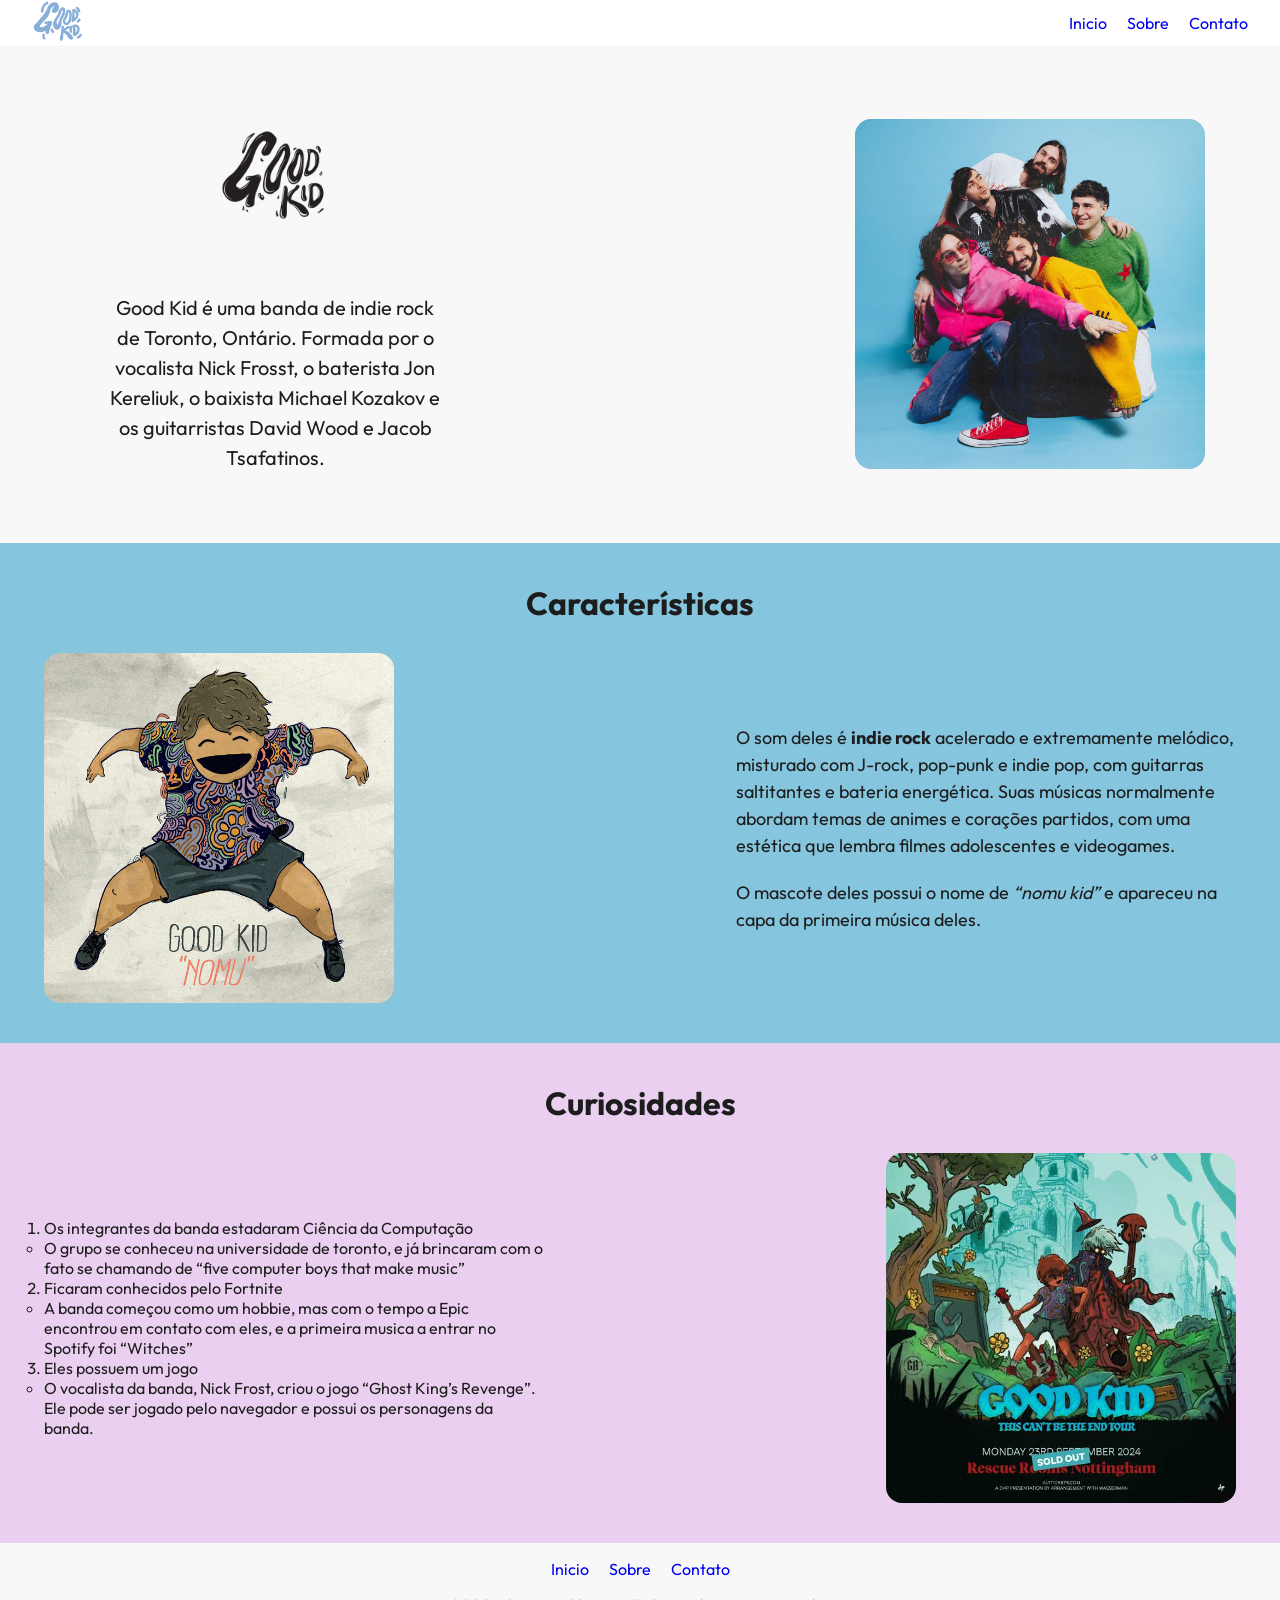
==== commit ba1ed096: "fix: strong na pagina home" ====
--- a/index.html
+++ b/index.html
@@ -45,8 +45,8 @@
             <div class="conteudo">
                 <img src="images/Nomu.jfif" alt="Nomu Kid">
                 <div class="texto">
-                    <p>O som deles é indie rock acelerado e extremamente melódico, misturado com J-rock, pop-punk e indie pop, com guitarras saltitantes e bateria energética. Suas músicas normalmente abordam temas de animes e corações partidos, com uma estética que lembra filmes adolescentes e videogames.</p>
-                    <p>O mascote deles possui o nome de “nomu kid” e apareceu na capa da primeira música deles.</p>
+                    <p>O som deles é <strong>indie rock</strong> acelerado e extremamente melódico, misturado com J-rock, pop-punk e indie pop, com guitarras saltitantes e bateria energética. Suas músicas normalmente abordam temas de animes e corações partidos, com uma estética que lembra filmes adolescentes e videogames.</p>
+                    <p>O mascote deles possui o nome de <em>“nomu kid”</em> e apareceu na capa da primeira música deles.</p>
                 </div>
             </div>
         </section>
--- a/style.css
+++ b/style.css
@@ -1,3 +1,7 @@
+:root{
+    --cor-gradiente: linear-gradient(to bottom, #444680, #0E0E1A);
+}
+
 * {
     margin: 0;
     padding: 0;
@@ -70,7 +74,7 @@
 
 }
 
-/* Corrigido de .inico-texto para .inicio-texto */
+
 .inicio-texto {
     padding: 30px;
     max-width: 400px;
@@ -80,7 +84,7 @@
     text-align: center;
 }
 
-/* Estilo específico apenas para a imagem da logo dentro do texto */
+
 .inicio-texto img {
     width: 120px;
     margin-bottom: 20px;
@@ -92,7 +96,6 @@
     margin: 0;
 }
 
-/* Estilo específico apenas para a imagem grande da banda à direita */
 .inicio>img {
     width: 350px;
     height: 350px;
@@ -105,16 +108,16 @@
     font-size: 32px;
 }
 
-/* Container flex para colocar a imagem e o texto lado a lado */
+
 .conteudo {
     display: flex;
     align-items: center;
     justify-content: center;
     gap: 38dvh;
-    flex-wrap: wrap;/
-}
-
-/* Imagem da esquerda da seção características */
+    flex-wrap: wrap;
+}
+
+
 .conteudo img {
     width: 350px;
     height: 350px;
@@ -122,15 +125,15 @@
     border-radius: 16px;
 }
 
-/* Bloco de texto da direita */
+
 .texto {
     max-width: 500px;
     text-align: left;
-    /* Alinha o texto à esquerda como na referência */
+  
     display: flex;
     flex-direction: column;
     gap: 20px;
-    /* Espaço entre os parágrafos */
+ 
 }
 
 .texto p {
@@ -144,9 +147,11 @@
     text-align: center;
 }
 
-.universo ul, .sobre-caracteristicas ul{
-    margin-left: 20px;
-}
+.universo ul, .sobre-caracteristicas ul, .album ol, .historia ul{
+    margin-left: 30px;
+}
+
+
 
 
 
@@ -184,4 +189,71 @@
 
 .album{
     background-color: #EBCFF0;
+}
+
+.contato{
+   
+    align-items: center;
+    flex-wrap: wrap;
+    
+    background: linear-gradient(to bottom, #444680 0%, #0E0E1A 100%);
+    height: 86dvh;
+}
+
+.contato h1{
+    margin-bottom: 8px;
+    color: #FFFFFF;
+}
+
+.contato p{
+    color: #ffffff;
+    font-size: 20px;
+}
+
+form{
+    border: 4px solid #E59E64;
+    background-color: #f8f8f8;
+    padding: 8px 12px;
+    border-radius: 16px;
+    height: 490px;
+    width: 418px;
+
+
+}
+
+.titulo{
+    margin-bottom: 4rem;
+}
+
+
+input, select{
+    font-family: "Outfit";
+    height: 2rem;
+    width: 380px;
+    border: 2px solid  #E59E64;
+    border-radius: 8px;
+}
+
+textarea{
+
+    width: 380px;
+    border: 2px solid  #E59E64;
+    border-radius: 8px;
+
+}
+
+button{
+    font-family: "Outfit";
+    font-weight: 600;
+    width: 380px;
+    height: 32px;
+    color: #1d1d1d;
+    border:none;
+    background-color: #E59E64;
+    border-radius: 8px;
+    cursor: pointer;
+}
+
+label{
+    font-size: 20px;
 }
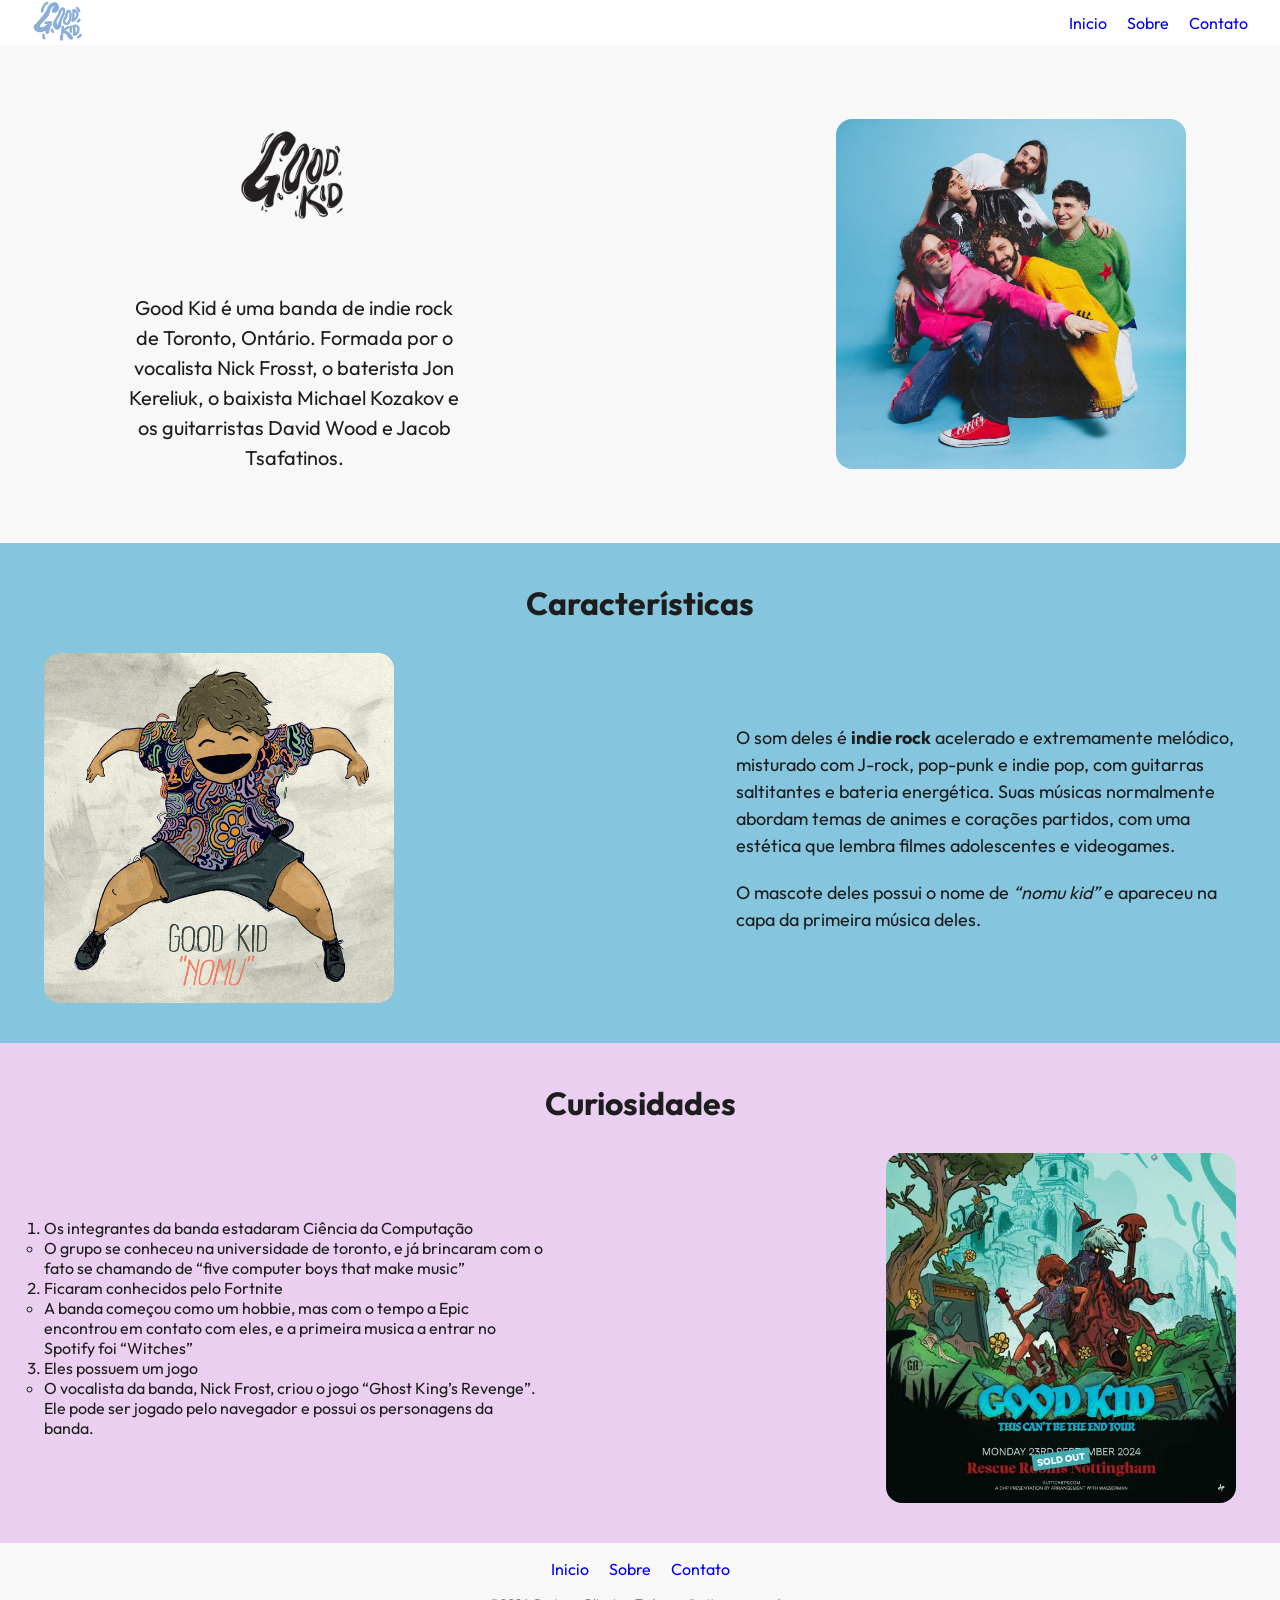
==== commit 04a8c272: "fix: melhorando a responsividade" ====
--- a/index.html
+++ b/index.html
@@ -18,7 +18,7 @@
 
 <body>
     <header>
-        <img src="images/gif.gif" alt="" height="45">
+        <a href="index.html"><img src="images/gif.gif" alt="" height="45"></a>
         <nav>
             <ul>
                 <li><a href="index.html">Inicio</a></li>
@@ -45,8 +45,12 @@
             <div class="conteudo">
                 <img src="images/Nomu.jfif" alt="Nomu Kid">
                 <div class="texto">
-                    <p>O som deles é <strong>indie rock</strong> acelerado e extremamente melódico, misturado com J-rock, pop-punk e indie pop, com guitarras saltitantes e bateria energética. Suas músicas normalmente abordam temas de animes e corações partidos, com uma estética que lembra filmes adolescentes e videogames.</p>
-                    <p>O mascote deles possui o nome de <em>“nomu kid”</em> e apareceu na capa da primeira música deles.</p>
+                    <p>O som deles é <strong>indie rock</strong> acelerado e extremamente melódico, misturado com
+                        J-rock, pop-punk e indie pop, com guitarras saltitantes e bateria energética. Suas músicas
+                        normalmente abordam temas de animes e corações partidos, com uma estética que lembra filmes
+                        adolescentes e videogames.</p>
+                    <p>O mascote deles possui o nome de <em>“nomu kid”</em> e apareceu na capa da primeira música deles.
+                    </p>
                 </div>
             </div>
         </section>
@@ -55,25 +59,28 @@
             <h2>Curiosidades</h2>
             <div class="conteudo">
                 <div class="texto">
-            <ol>
-                <li>Os integrantes da banda estadaram Ciência da Computação</li>
-                <ul>
-                    <li>O grupo se conheceu na universidade de toronto, e já brincaram com o fato se chamando de “five
-                        computer boys that make music”</li>
-                </ul>
+                    <ol>
+                        <li>Os integrantes da banda estadaram Ciência da Computação</li>
+                        <ul>
+                            <li>O grupo se conheceu na universidade de toronto, e já brincaram com o fato se chamando de
+                                “five
+                                computer boys that make music”</li>
+                        </ul>
 
-                <li>Ficaram conhecidos pelo Fortnite</li>
-                <ul>
-                    <li>A banda começou como um hobbie, mas com o tempo a Epic encontrou em contato com eles, e a
-                        primeira musica a entrar no Spotify foi “Witches”</li>
-                </ul>
+                        <li>Ficaram conhecidos pelo Fortnite</li>
+                        <ul>
+                            <li>A banda começou como um hobbie, mas com o tempo a Epic encontrou em contato com eles, e
+                                a
+                                primeira musica a entrar no Spotify foi “Witches”</li>
+                        </ul>
 
-                <li>Eles possuem um jogo</li>
-                <ul>
-                    <li>O vocalista da banda, Nick Frost, criou o jogo “Ghost King’s Revenge”. Ele pode ser jogado pelo
-                        navegador e possui os personagens da banda.
-                    </li>
-                </ul>
+                        <li>Eles possuem um jogo</li>
+                        <ul>
+                            <li>O vocalista da banda, Nick Frost, criou o jogo “Ghost King’s Revenge”. Ele pode ser
+                                jogado pelo
+                                navegador e possui os personagens da banda.
+                            </li>
+                        </ul>
                 </div>
                 <img src="images/witches.jpg" alt="" height="350">
             </div>
--- a/style.css
+++ b/style.css
@@ -1,4 +1,4 @@
-:root{
+:root {
     --cor-gradiente: linear-gradient(to bottom, #444680, #0E0E1A);
 }
 
@@ -46,6 +46,7 @@
 }
 
 footer p {
+    font-size: .8rem;
     display: flex;
     justify-content: center;
     padding-bottom: 16px;
@@ -70,7 +71,9 @@
     display: flex;
     align-items: center;
     justify-content: center;
-    gap: 380px;
+    gap: 38dvh;
+    width: 100%;
+    flex-wrap: wrap;
 
 }
 
@@ -103,7 +106,8 @@
     border-radius: 16px;
 }
 
-h2, h1 {
+h2,
+h1 {
     margin-bottom: 30px;
     font-size: 32px;
 }
@@ -129,11 +133,11 @@
 .texto {
     max-width: 500px;
     text-align: left;
-  
+
     display: flex;
     flex-direction: column;
     gap: 20px;
- 
+
 }
 
 .texto p {
@@ -147,7 +151,10 @@
     text-align: center;
 }
 
-.universo ul, .sobre-caracteristicas ul, .album ol, .historia ul{
+.universo ul,
+.sobre-caracteristicas ul,
+.album ol,
+.historia ul {
     margin-left: 30px;
 }
 
@@ -175,85 +182,102 @@
 
 }
 
-.boom{
+.boom {
     background-color: #E1588E;
 }
 
-.universo{
+.universo {
     background-color: #8C9ECC;
 }
 
-.sobre-caracteristicas{
+.sobre-caracteristicas {
     background-color: #FF7376;
 }
 
-.album{
+.album {
     background-color: #EBCFF0;
 }
 
-.contato{
-   
-    align-items: center;
+
+
+/* Sessão de contato */
+
+.contato {
+    background: linear-gradient(to bottom, #444680 0%, #0E0E1A 100%);
+
+}
+
+.contato .conteudo {
+    display: flex;
+    align-items: center;
+    justify-content: center;
     flex-wrap: wrap;
-    
-    background: linear-gradient(to bottom, #444680 0%, #0E0E1A 100%);
-    height: 86dvh;
-}
-
-.contato h1{
+    text-align: center;
+
+
+}
+
+.contato h1 {
     margin-bottom: 8px;
     color: #FFFFFF;
 }
 
-.contato p{
+.contato p {
     color: #ffffff;
-    font-size: 20px;
-}
-
-form{
+    font-size: 1rem;
+}
+
+form {
     border: 4px solid #E59E64;
     background-color: #f8f8f8;
     padding: 8px 12px;
     border-radius: 16px;
-    height: 490px;
-    width: 418px;
-
-
-}
-
-.titulo{
+    font-size: medium;
+}
+
+label {
+    font-size: 2rem;
+}
+
+.titulo {
     margin-bottom: 4rem;
 }
 
 
-input, select{
+input,
+select {
     font-family: "Outfit";
-    height: 2rem;
-    width: 380px;
-    border: 2px solid  #E59E64;
+    height: 4dvh;
+    width: 38dvh;
+    border: 2px solid #E59E64;
     border-radius: 8px;
-}
-
-textarea{
-
-    width: 380px;
-    border: 2px solid  #E59E64;
+    padding-left: 0.4dvh;
+}
+
+
+textarea {
+    padding-left: 0.4dvh;
+    width: 38dvh;
+    height: 19dvh;
+    border: 2px solid #E59E64;
     border-radius: 8px;
 
 }
 
-button{
+button {
+    font-size: .8rem;
+    margin-top: 2px;
     font-family: "Outfit";
     font-weight: 600;
-    width: 380px;
-    height: 32px;
+    width: 38dvh;
+    height: 3.2dvh;
     color: #1d1d1d;
-    border:none;
+    border: none;
     background-color: #E59E64;
     border-radius: 8px;
     cursor: pointer;
 }
 
-label{
+label {
     font-size: 20px;
 }
